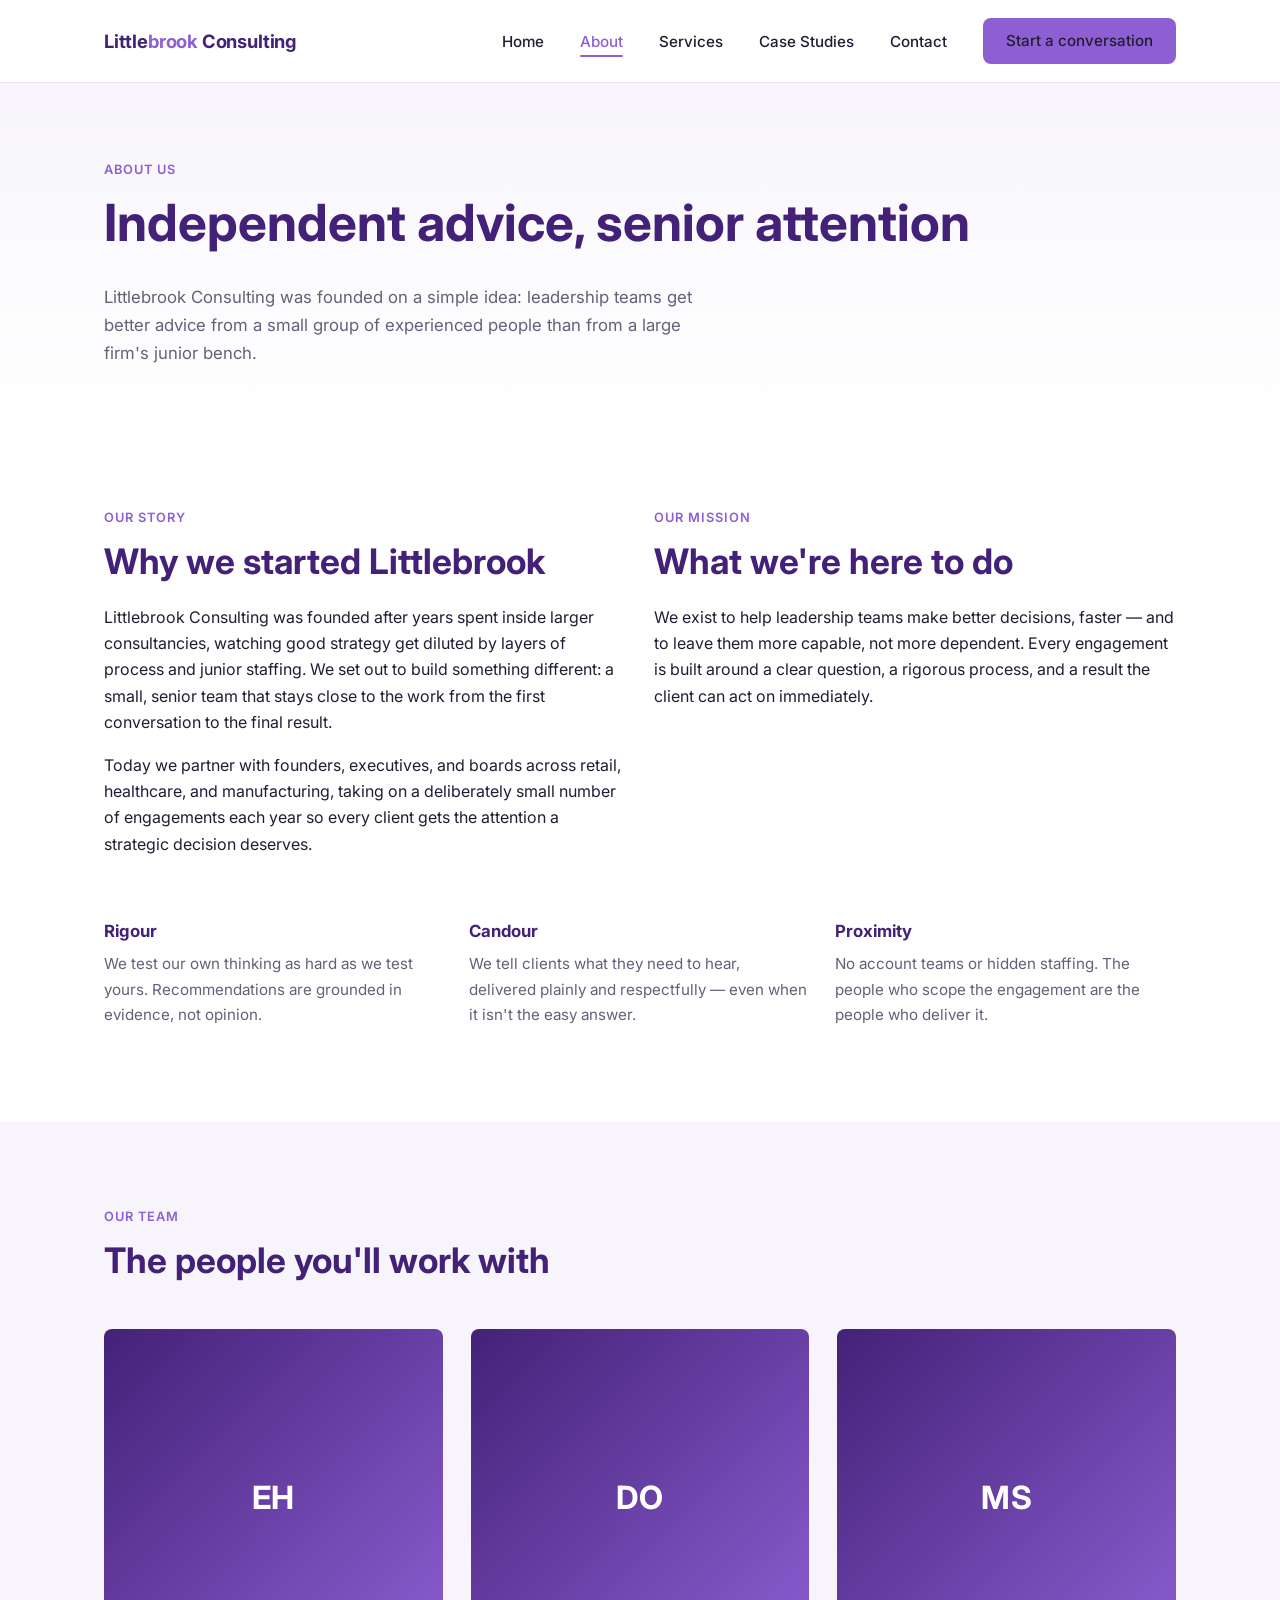
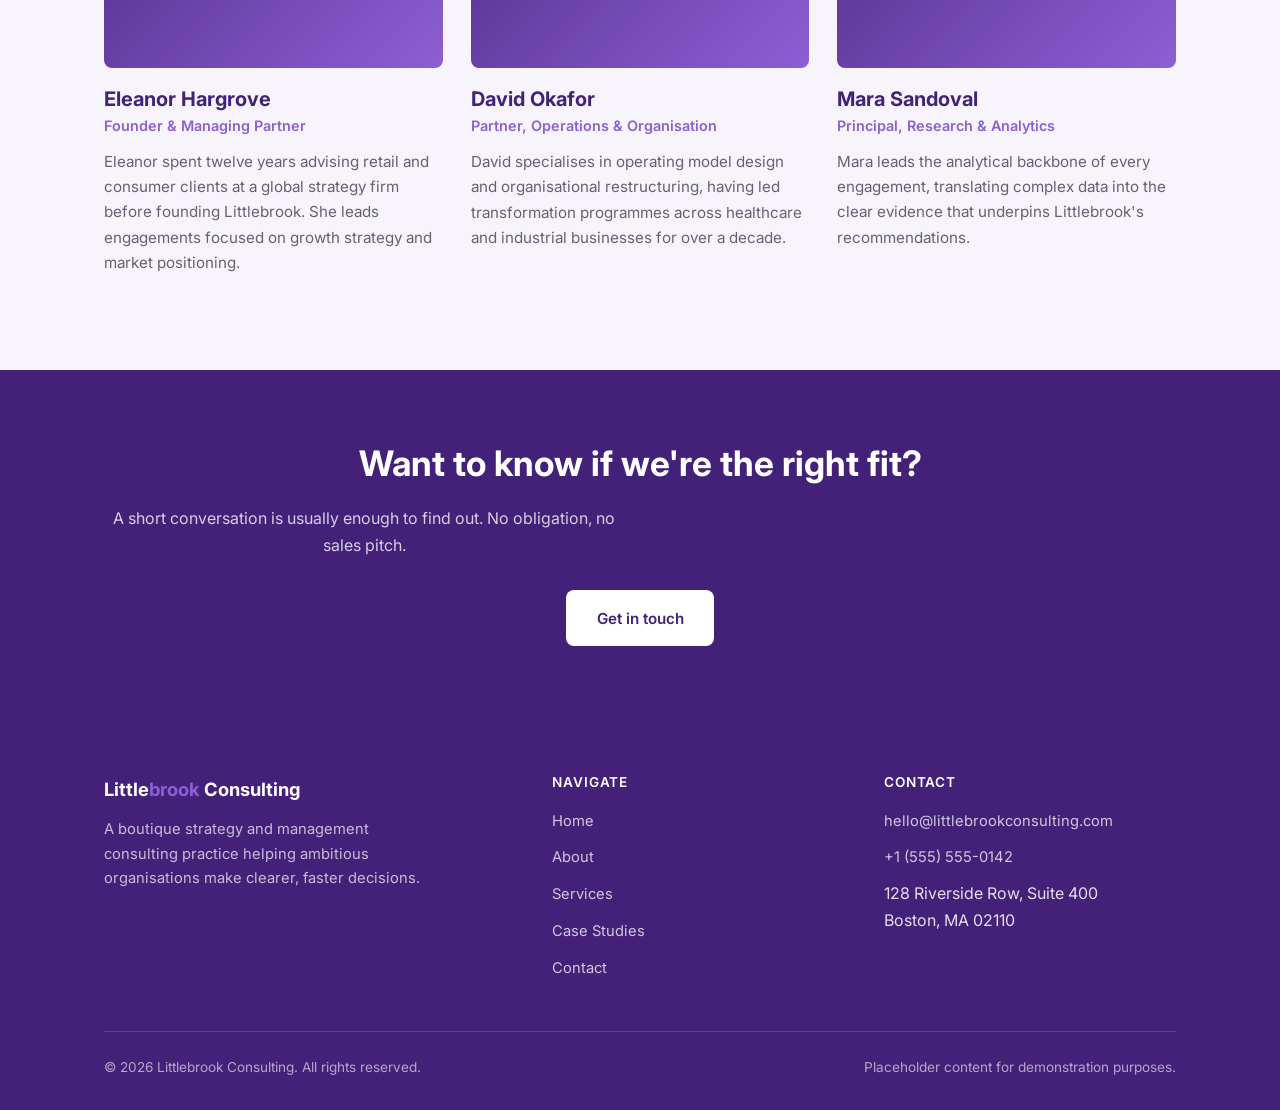
==== about.html @ 3b738a37 "Add files via upload" ====
<!DOCTYPE html>
<html lang="en">
<head>
  <meta charset="UTF-8" />
  <meta name="viewport" content="width=device-width, initial-scale=1.0" />
  <title>About | Littlebrook Consulting</title>
  <meta name="description" content="Learn about Littlebrook Consulting's mission, story, and the team behind our strategy and management consulting engagements." />
  <link rel="preconnect" href="https://fonts.googleapis.com" />
  <link rel="preconnect" href="https://fonts.gstatic.com" crossorigin />
  <link href="https://fonts.googleapis.com/css2?family=Inter:wght@400;500;600;700&display=swap" rel="stylesheet" />
  <link rel="stylesheet" href="css/style.css" />
</head>
<body>

  <header class="site-header">
    <nav class="nav container">
      <a href="index.html" class="nav-logo">Little<span>brook</span> Consulting</a>
      <button class="nav-toggle" aria-label="Toggle navigation menu" aria-expanded="false">
        <span></span><span></span><span></span>
      </button>
      <ul class="nav-links">
        <li><a href="index.html">Home</a></li>
        <li><a href="about.html" aria-current="page">About</a></li>
        <li><a href="services.html">Services</a></li>
        <li><a href="case-studies.html">Case Studies</a></li>
        <li><a href="contact.html">Contact</a></li>
        <li><a href="contact.html" class="btn btn-primary">Start a conversation</a></li>
      </ul>
    </nav>
  </header>

  <main>

    <section class="page-hero">
      <div class="container">
        <span class="eyebrow">About us</span>
        <h1>Independent advice, senior attention</h1>
        <p>Littlebrook Consulting was founded on a simple idea: leadership teams get better advice from a small group of experienced people than from a large firm's junior bench.</p>
      </div>
    </section>

    <section>
      <div class="container">
        <div class="grid grid-2">
          <div>
            <span class="eyebrow">Our story</span>
            <h2>Why we started Littlebrook</h2>
            <p>Littlebrook Consulting was founded after years spent inside larger consultancies, watching good strategy get diluted by layers of process and junior staffing. We set out to build something different: a small, senior team that stays close to the work from the first conversation to the final result.</p>
            <p>Today we partner with founders, executives, and boards across retail, healthcare, and manufacturing, taking on a deliberately small number of engagements each year so every client gets the attention a strategic decision deserves.</p>
          </div>
          <div>
            <span class="eyebrow">Our mission</span>
            <h2>What we're here to do</h2>
            <p>We exist to help leadership teams make better decisions, faster — and to leave them more capable, not more dependent. Every engagement is built around a clear question, a rigorous process, and a result the client can act on immediately.</p>
          </div>
        </div>

        <div class="values-list">
          <div class="value-item">
            <h3>Rigour</h3>
            <p>We test our own thinking as hard as we test yours. Recommendations are grounded in evidence, not opinion.</p>
          </div>
          <div class="value-item">
            <h3>Candour</h3>
            <p>We tell clients what they need to hear, delivered plainly and respectfully — even when it isn't the easy answer.</p>
          </div>
          <div class="value-item">
            <h3>Proximity</h3>
            <p>No account teams or hidden staffing. The people who scope the engagement are the people who deliver it.</p>
          </div>
        </div>
      </div>
    </section>

    <section class="section-alt">
      <div class="container">
        <div class="section-intro">
          <span class="eyebrow">Our team</span>
          <h2>The people you'll work with</h2>
        </div>
        <div class="grid grid-3">
          <div class="team-member">
            <div class="team-photo">EH</div>
            <h3>Eleanor Hargrove</h3>
            <p class="team-title">Founder &amp; Managing Partner</p>
            <p class="team-bio">Eleanor spent twelve years advising retail and consumer clients at a global strategy firm before founding Littlebrook. She leads engagements focused on growth strategy and market positioning.</p>
          </div>
          <div class="team-member">
            <div class="team-photo">DO</div>
            <h3>David Okafor</h3>
            <p class="team-title">Partner, Operations &amp; Organisation</p>
            <p class="team-bio">David specialises in operating model design and organisational restructuring, having led transformation programmes across healthcare and industrial businesses for over a decade.</p>
          </div>
          <div class="team-member">
            <div class="team-photo">MS</div>
            <h3>Mara Sandoval</h3>
            <p class="team-title">Principal, Research &amp; Analytics</p>
            <p class="team-bio">Mara leads the analytical backbone of every engagement, translating complex data into the clear evidence that underpins Littlebrook's recommendations.</p>
          </div>
        </div>
      </div>
    </section>

    <section class="cta-band">
      <div class="container">
        <h2>Want to know if we're the right fit?</h2>
        <p>A short conversation is usually enough to find out. No obligation, no sales pitch.</p>
        <a href="contact.html" class="btn btn-light">Get in touch</a>
      </div>
    </section>

  </main>

  <footer class="site-footer">
    <div class="container">
      <div class="footer-grid">
        <div class="footer-about">
          <a href="index.html" class="footer-logo">Little<span>brook</span> Consulting</a>
          <p>A boutique strategy and management consulting practice helping ambitious organisations make clearer, faster decisions.</p>
        </div>
        <div>
          <h4 class="footer-heading">Navigate</h4>
          <ul class="footer-links">
            <li><a href="index.html">Home</a></li>
            <li><a href="about.html">About</a></li>
            <li><a href="services.html">Services</a></li>
            <li><a href="case-studies.html">Case Studies</a></li>
            <li><a href="contact.html">Contact</a></li>
          </ul>
        </div>
        <div>
          <h4 class="footer-heading">Contact</h4>
          <ul class="footer-links">
            <li><a href="mailto:hello@littlebrookconsulting.com">hello@littlebrookconsulting.com</a></li>
            <li><a href="tel:+15555550142">+1 (555) 555-0142</a></li>
            <li>128 Riverside Row, Suite 400<br />Boston, MA 02110</li>
          </ul>
        </div>
      </div>
      <div class="footer-bottom">
        <span>&copy; <span id="year">2026</span> Littlebrook Consulting. All rights reserved.</span>
        <span>Placeholder content for demonstration purposes.</span>
      </div>
    </div>
  </footer>

  <script src="js/main.js"></script>
  <script>document.getElementById('year').textContent = new Date().getFullYear();</script>
</body>
</html>
---- css/style.css ----
/* ===================================================================
   Littlebrook Consulting — stylesheet
   =================================================================== */

:root {
  /* Colour palette */
  --color-primary: #442178;      /* dark purple — headings, nav, footer */
  --color-primary-dark: #331861; /* pressed / hover state of primary */
  --color-accent: #8D5FD3;       /* light purple — CTAs, links, highlights */
  --color-accent-dark: #7847c2;  /* hover state of accent */
  --color-bg: #ffffff;
  --color-bg-alt: #f7f5fb;       /* soft tinted section background */
  --color-text: #241c33;         /* near-black charcoal with a purple cast */
  --color-text-muted: #665f77;
  --color-border: #e6e1f0;
  --color-white: #ffffff;

  /* Typography */
  --font-sans: 'Inter', 'Helvetica Neue', Helvetica, Arial, sans-serif;
  --fs-base: 1rem;
  --lh-base: 1.65;

  /* Layout */
  --max-width: 1120px;
  --radius: 8px;
  --transition: 180ms ease;
  --shadow-sm: 0 1px 3px rgba(68, 33, 120, 0.08);
  --shadow-md: 0 8px 24px rgba(68, 33, 120, 0.12);
}

/* ---------- Reset ---------- */
*,
*::before,
*::after {
  box-sizing: border-box;
}

html {
  scroll-behavior: smooth;
}

body {
  margin: 0;
  font-family: var(--font-sans);
  font-size: var(--fs-base);
  line-height: var(--lh-base);
  color: var(--color-text);
  background: var(--color-bg);
  -webkit-font-smoothing: antialiased;
}

img {
  max-width: 100%;
  display: block;
}

a {
  color: inherit;
  text-decoration: none;
}

ul {
  list-style: none;
  margin: 0;
  padding: 0;
}

h1, h2, h3, h4 {
  font-weight: 700;
  line-height: 1.2;
  margin: 0 0 0.6em;
  color: var(--color-primary);
}

h1 { font-size: clamp(2.1rem, 4vw, 3.2rem); }
h2 { font-size: clamp(1.6rem, 3vw, 2.2rem); }
h3 { font-size: 1.25rem; }

p {
  margin: 0 0 1em;
}

.container {
  width: 100%;
  max-width: var(--max-width);
  margin-inline: auto;
  padding-inline: 1.5rem;
}

section {
  padding-block: 5rem;
}

.section-alt {
  background: var(--color-bg-alt);
}

.section-intro {
  max-width: 640px;
  margin-bottom: 3rem;
}

.section-intro p {
  color: var(--color-text-muted);
  font-size: 1.05rem;
}

.eyebrow {
  display: inline-block;
  font-size: 0.8rem;
  font-weight: 600;
  letter-spacing: 0.08em;
  text-transform: uppercase;
  color: var(--color-accent);
  margin-bottom: 0.75rem;
}

/* ---------- Buttons ---------- */
.btn {
  display: inline-block;
  padding: 0.85rem 1.8rem;
  border-radius: var(--radius);
  font-weight: 600;
  font-size: 0.95rem;
  border: 2px solid transparent;
  cursor: pointer;
  transition: background var(--transition), color var(--transition), border-color var(--transition), transform var(--transition);
}

.btn-primary {
  background: var(--color-accent);
  color: var(--color-white);
}

.btn-primary:hover {
  background: var(--color-accent-dark);
  transform: translateY(-1px);
}

.btn-outline {
  background: transparent;
  color: var(--color-primary);
  border-color: var(--color-primary);
}

.btn-outline:hover {
  background: var(--color-primary);
  color: var(--color-white);
}

.btn-light {
  background: var(--color-white);
  color: var(--color-primary);
}

.btn-light:hover {
  background: var(--color-bg-alt);
  transform: translateY(-1px);
}

/* ---------- Header / Nav ---------- */
.site-header {
  position: sticky;
  top: 0;
  z-index: 100;
  background: rgba(255, 255, 255, 0.92);
  backdrop-filter: saturate(150%) blur(6px);
  border-bottom: 1px solid var(--color-border);
}

.nav {
  display: flex;
  align-items: center;
  justify-content: space-between;
  padding-block: 1.1rem;
}

.nav-logo {
  font-weight: 700;
  font-size: 1.15rem;
  color: var(--color-primary);
  letter-spacing: -0.01em;
}

.nav-logo span {
  color: var(--color-accent);
}

.nav-toggle {
  display: none;
  flex-direction: column;
  justify-content: space-between;
  width: 26px;
  height: 19px;
  background: transparent;
  border: none;
  cursor: pointer;
  padding: 0;
  z-index: 110;
}

.nav-toggle span {
  display: block;
  height: 2px;
  width: 100%;
  background: var(--color-primary);
  border-radius: 2px;
  transition: transform var(--transition), opacity var(--transition);
}

.nav-links {
  display: flex;
  align-items: center;
  gap: 2.25rem;
}

.nav-links a {
  font-size: 0.95rem;
  font-weight: 500;
  color: var(--color-text);
  position: relative;
  padding-block: 0.25rem;
  transition: color var(--transition);
}

.nav-links a:hover,
.nav-links a[aria-current="page"] {
  color: var(--color-accent);
}

.nav-links a[aria-current="page"]::after {
  content: "";
  position: absolute;
  left: 0;
  right: 0;
  bottom: -2px;
  height: 2px;
  background: var(--color-accent);
  border-radius: 2px;
}

.nav-links .btn {
  padding: 0.55rem 1.3rem;
}

/* ---------- Hero ---------- */
.hero {
  padding-block: 6rem 5rem;
  background: linear-gradient(180deg, var(--color-bg-alt) 0%, var(--color-bg) 100%);
}

.hero-inner {
  max-width: 720px;
}

.hero .eyebrow {
  margin-bottom: 1rem;
}

.hero h1 {
  margin-bottom: 0.9rem;
}

.hero-tagline {
  font-size: 1.15rem;
  color: var(--color-text-muted);
  max-width: 560px;
  margin-bottom: 2.2rem;
}

.hero-actions {
  display: flex;
  gap: 1rem;
  flex-wrap: wrap;
}

.page-hero {
  padding-block: 4.5rem 3.5rem;
  background: linear-gradient(180deg, var(--color-bg-alt) 0%, var(--color-bg) 100%);
}

.page-hero .eyebrow {
  margin-bottom: 0.75rem;
}

.page-hero p {
  color: var(--color-text-muted);
  max-width: 620px;
  font-size: 1.05rem;
  margin-bottom: 0;
}

/* ---------- Intro / About snippet ---------- */
.intro-text {
  max-width: 780px;
  font-size: 1.1rem;
  color: var(--color-text-muted);
}

/* ---------- Card grids ---------- */
.grid {
  display: grid;
  gap: 1.75rem;
}

.grid-3 {
  grid-template-columns: repeat(3, 1fr);
}

.grid-2 {
  grid-template-columns: repeat(2, 1fr);
}

.card {
  background: var(--color-white);
  border: 1px solid var(--color-border);
  border-radius: var(--radius);
  padding: 2rem;
  transition: box-shadow var(--transition), transform var(--transition), border-color var(--transition);
}

.card:hover {
  box-shadow: var(--shadow-md);
  transform: translateY(-3px);
  border-color: var(--color-accent);
}

.card-number {
  display: inline-flex;
  align-items: center;
  justify-content: center;
  width: 2.5rem;
  height: 2.5rem;
  border-radius: 50%;
  background: var(--color-bg-alt);
  color: var(--color-accent);
  font-weight: 700;
  margin-bottom: 1.1rem;
}

.card h3 {
  margin-bottom: 0.6em;
}

.card p {
  color: var(--color-text-muted);
  margin-bottom: 1.2em;
}

.card-link {
  font-weight: 600;
  color: var(--color-accent);
  font-size: 0.92rem;
  display: inline-flex;
  align-items: center;
  gap: 0.35rem;
  transition: gap var(--transition), color var(--transition);
}

.card-link:hover {
  gap: 0.6rem;
  color: var(--color-accent-dark);
}

.card-subheading {
  font-size: 0.85rem;
  text-transform: uppercase;
  letter-spacing: 0.06em;
  color: var(--color-accent);
  margin-bottom: 0.6em;
}

.service-delivers {
  margin: 0 0 1.3em;
  padding-left: 0;
  border-top: 1px solid var(--color-border);
  padding-top: 1rem;
}

.service-delivers li {
  position: relative;
  padding-left: 1.4rem;
  margin-bottom: 0.5rem;
  color: var(--color-text-muted);
  font-size: 0.95rem;
}

.service-delivers li::before {
  content: "";
  position: absolute;
  left: 0;
  top: 0.5em;
  width: 8px;
  height: 8px;
  background: var(--color-accent);
  border-radius: 50%;
}

/* ---------- Case study cards ---------- */
.case-card {
  background: var(--color-white);
  border: 1px solid var(--color-border);
  border-radius: var(--radius);
  padding: 2.25rem;
  margin-bottom: 1.75rem;
  scroll-margin-top: 6rem;
}

.case-tag {
  display: inline-block;
  background: var(--color-bg-alt);
  color: var(--color-primary);
  font-size: 0.8rem;
  font-weight: 600;
  padding: 0.35rem 0.8rem;
  border-radius: 999px;
  margin-bottom: 1rem;
}

.case-grid {
  display: grid;
  grid-template-columns: repeat(3, 1fr);
  gap: 1.75rem;
  margin-top: 1.5rem;
}

.case-block h4 {
  font-size: 0.85rem;
  text-transform: uppercase;
  letter-spacing: 0.06em;
  color: var(--color-accent);
  margin-bottom: 0.5em;
}

.case-block p {
  color: var(--color-text-muted);
  font-size: 0.97rem;
  margin-bottom: 0;
}

.case-result {
  border-left: 3px solid var(--color-accent);
  padding-left: 1rem;
}

/* Home snapshot variant (compact) */
.case-snapshot {
  background: var(--color-white);
  border: 1px solid var(--color-border);
  border-radius: var(--radius);
  padding: 1.9rem;
  transition: box-shadow var(--transition), transform var(--transition);
}

.case-snapshot:hover {
  box-shadow: var(--shadow-md);
  transform: translateY(-3px);
}

/* ---------- Team ---------- */
.team-photo {
  width: 100%;
  aspect-ratio: 1 / 1;
  border-radius: var(--radius);
  background: linear-gradient(135deg, var(--color-primary) 0%, var(--color-accent) 100%);
  display: flex;
  align-items: center;
  justify-content: center;
  color: var(--color-white);
  font-size: 2rem;
  font-weight: 700;
  margin-bottom: 1.2rem;
  letter-spacing: 0.02em;
}

.team-member h3 {
  margin-bottom: 0.15em;
}

.team-title {
  color: var(--color-accent);
  font-weight: 600;
  font-size: 0.9rem;
  margin-bottom: 0.8em;
}

.team-bio {
  color: var(--color-text-muted);
  font-size: 0.95rem;
}

/* ---------- Mission / values ---------- */
.values-list {
  display: grid;
  grid-template-columns: repeat(3, 1fr);
  gap: 1.5rem;
  margin-top: 3rem;
}

.value-item h3 {
  font-size: 1.05rem;
}

.value-item p {
  color: var(--color-text-muted);
  font-size: 0.95rem;
}

/* ---------- Contact ---------- */
.contact-grid {
  display: grid;
  grid-template-columns: 1.3fr 1fr;
  gap: 3rem;
  align-items: start;
}

.contact-form {
  display: grid;
  gap: 1.3rem;
}

.form-group {
  display: grid;
  gap: 0.45rem;
}

.form-group label {
  font-weight: 600;
  font-size: 0.9rem;
  color: var(--color-primary);
}

.form-group input,
.form-group textarea {
  font-family: inherit;
  font-size: 1rem;
  padding: 0.85rem 1rem;
  border: 1px solid var(--color-border);
  border-radius: var(--radius);
  background: var(--color-bg-alt);
  color: var(--color-text);
  transition: border-color var(--transition), background var(--transition);
}

.form-group input:focus,
.form-group textarea:focus {
  outline: none;
  border-color: var(--color-accent);
  background: var(--color-white);
}

.form-group textarea {
  resize: vertical;
  min-height: 140px;
}

.field-error {
  font-size: 0.82rem;
  color: #b3261e;
  min-height: 1em;
}

.form-group.has-error input,
.form-group.has-error textarea {
  border-color: #b3261e;
}

.form-status {
  padding: 0.9rem 1.1rem;
  border-radius: var(--radius);
  font-size: 0.92rem;
  font-weight: 500;
  display: none;
}

.form-status.visible {
  display: block;
}

.form-status.success {
  background: #e9f7ef;
  color: #1e7a44;
}

.contact-info {
  background: var(--color-bg-alt);
  border-radius: var(--radius);
  padding: 2rem;
}

.contact-info h3 {
  margin-bottom: 1rem;
}

.contact-info-item {
  margin-bottom: 1.4rem;
}

.contact-info-item h4 {
  font-size: 0.8rem;
  text-transform: uppercase;
  letter-spacing: 0.06em;
  color: var(--color-accent);
  margin-bottom: 0.35em;
}

.contact-info-item p {
  margin-bottom: 0;
  color: var(--color-text);
}

.map-placeholder {
  margin-top: 1.5rem;
  border-radius: var(--radius);
  background: repeating-linear-gradient(
    45deg,
    var(--color-border),
    var(--color-border) 10px,
    var(--color-bg) 10px,
    var(--color-bg) 20px
  );
  height: 160px;
  display: flex;
  align-items: center;
  justify-content: center;
  color: var(--color-text-muted);
  font-size: 0.85rem;
  text-align: center;
  border: 1px solid var(--color-border);
}

/* ---------- CTA band ---------- */
.cta-band {
  background: var(--color-primary);
  color: var(--color-white);
  text-align: center;
  padding-block: 4.5rem;
}

.cta-band h2 {
  color: var(--color-white);
}

.cta-band p {
  color: rgba(255, 255, 255, 0.78);
  max-width: 520px;
  margin-inline: auto 1.6em auto;
  margin-bottom: 2rem;
}

/* ---------- Footer ---------- */
.site-footer {
  background: var(--color-primary);
  color: rgba(255, 255, 255, 0.85);
  padding-block: 3.5rem 2rem;
}

.footer-grid {
  display: grid;
  grid-template-columns: 1.4fr 1fr 1fr;
  gap: 2.5rem;
  padding-bottom: 2.5rem;
  border-bottom: 1px solid rgba(255, 255, 255, 0.15);
}

.footer-logo {
  color: var(--color-white);
  font-weight: 700;
  font-size: 1.15rem;
  margin-bottom: 0.8rem;
  display: inline-block;
}

.footer-logo span {
  color: var(--color-accent);
}

.footer-about p {
  color: rgba(255, 255, 255, 0.7);
  font-size: 0.92rem;
  max-width: 320px;
}

.footer-heading {
  color: var(--color-white);
  font-size: 0.85rem;
  text-transform: uppercase;
  letter-spacing: 0.06em;
  margin-bottom: 1rem;
  font-weight: 600;
}

.footer-links li {
  margin-bottom: 0.65rem;
}

.footer-links a {
  color: rgba(255, 255, 255, 0.75);
  font-size: 0.92rem;
  transition: color var(--transition);
}

.footer-links a:hover {
  color: var(--color-white);
}

.footer-bottom {
  padding-top: 1.5rem;
  display: flex;
  justify-content: space-between;
  flex-wrap: wrap;
  gap: 0.75rem;
  font-size: 0.85rem;
  color: rgba(255, 255, 255, 0.6);
}

/* ---------- Responsive ---------- */
@media (max-width: 900px) {
  .grid-3 {
    grid-template-columns: repeat(2, 1fr);
  }

  .case-grid {
    grid-template-columns: 1fr;
    gap: 1.1rem;
  }

  .values-list {
    grid-template-columns: 1fr;
  }

  .contact-grid {
    grid-template-columns: 1fr;
  }

  .footer-grid {
    grid-template-columns: 1fr 1fr;
  }
}

@media (max-width: 680px) {
  section {
    padding-block: 3.5rem;
  }

  .nav-toggle {
    display: flex;
  }

  .nav-links {
    position: fixed;
    inset: 0 0 0 30%;
    flex-direction: column;
    align-items: flex-start;
    justify-content: flex-start;
    gap: 1.75rem;
    background: var(--color-white);
    padding: 6rem 2rem 2rem;
    transform: translateX(100%);
    transition: transform var(--transition);
    box-shadow: var(--shadow-md);
  }

  .nav-links.open {
    transform: translateX(0);
  }

  .nav-links a {
    font-size: 1.1rem;
  }

  .grid-3,
  .grid-2 {
    grid-template-columns: 1fr;
  }

  .footer-grid {
    grid-template-columns: 1fr;
  }

  .hero-actions {
    flex-direction: column;
    align-items: stretch;
  }

  .hero-actions .btn {
    text-align: center;
  }
}
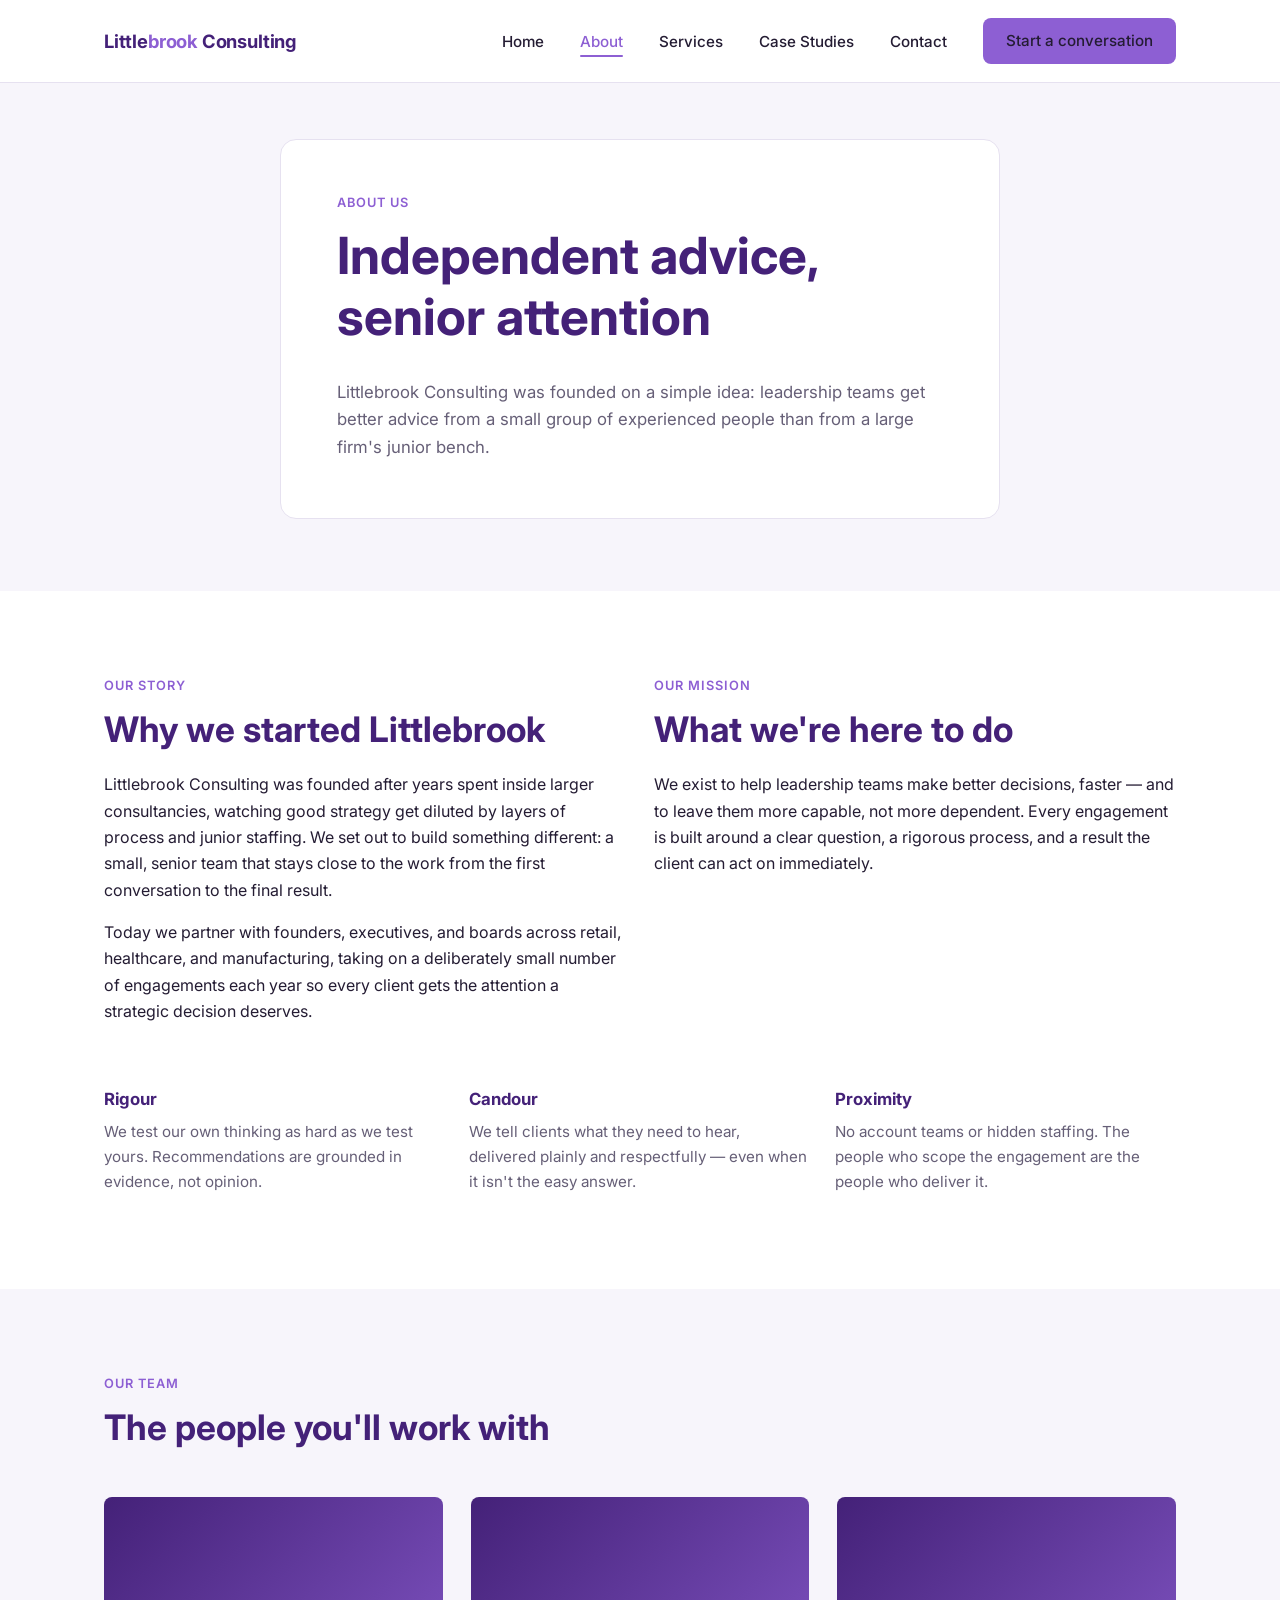
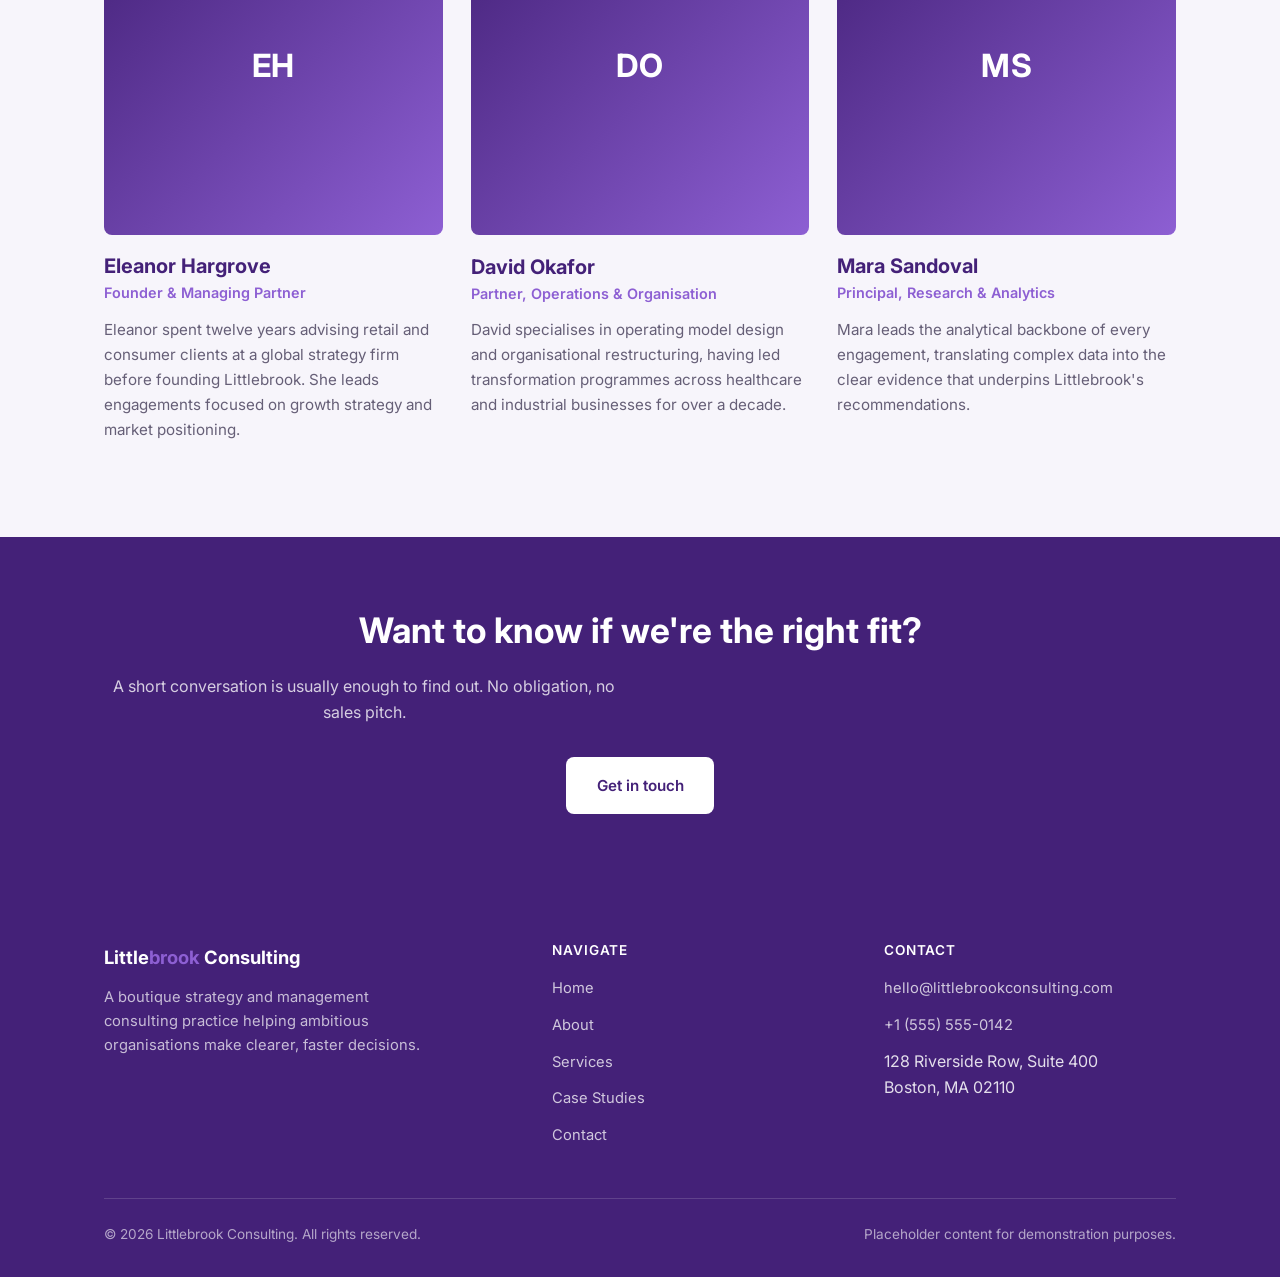
==== commit 155af67e: "Add files via upload" ====
--- a/about.html
+++ b/about.html
@@ -8,7 +8,7 @@
   <link rel="preconnect" href="https://fonts.googleapis.com" />
   <link rel="preconnect" href="https://fonts.gstatic.com" crossorigin />
   <link href="https://fonts.googleapis.com/css2?family=Inter:wght@400;500;600;700&display=swap" rel="stylesheet" />
-  <link rel="stylesheet" href="css/style.css" />
+  <link rel="stylesheet" href="style.css" />
 </head>
 <body>
 
@@ -33,9 +33,11 @@
 
     <section class="page-hero">
       <div class="container">
-        <span class="eyebrow">About us</span>
-        <h1>Independent advice, senior attention</h1>
-        <p>Littlebrook Consulting was founded on a simple idea: leadership teams get better advice from a small group of experienced people than from a large firm's junior bench.</p>
+        <div class="hero-card">
+          <span class="eyebrow">About us</span>
+          <h1>Independent advice, senior attention</h1>
+          <p>Littlebrook Consulting was founded on a simple idea: leadership teams get better advice from a small group of experienced people than from a large firm's junior bench.</p>
+        </div>
       </div>
     </section>
 
@@ -144,7 +146,7 @@
     </div>
   </footer>
 
-  <script src="js/main.js"></script>
+  <script src="main.js"></script>
   <script>document.getElementById('year').textContent = new Date().getFullYear();</script>
 </body>
 </html>
--- a/style.css
+++ b/style.css
@@ -0,0 +1,805 @@
+/* ===================================================================
+   Littlebrook Consulting — stylesheet
+   =================================================================== */
+
+:root {
+  /* Colour palette */
+  --color-primary: #442178;      /* dark purple — headings, nav, footer */
+  --color-primary-dark: #331861; /* pressed / hover state of primary */
+  --color-accent: #8D5FD3;       /* light purple — CTAs, links, highlights */
+  --color-accent-dark: #7847c2;  /* hover state of accent */
+  --color-bg: #ffffff;
+  --color-bg-alt: #f7f5fb;       /* soft tinted section background */
+  --color-text: #241c33;         /* near-black charcoal with a purple cast */
+  --color-text-muted: #665f77;
+  --color-border: #e6e1f0;
+  --color-white: #ffffff;
+
+  /* Typography */
+  --font-sans: 'Inter', 'Helvetica Neue', Helvetica, Arial, sans-serif;
+  --fs-base: 1rem;
+  --lh-base: 1.65;
+
+  /* Layout */
+  --max-width: 1120px;
+  --radius: 8px;
+  --transition: 180ms ease;
+  --shadow-sm: 0 1px 3px rgba(68, 33, 120, 0.08);
+  --shadow-md: 0 8px 24px rgba(68, 33, 120, 0.12);
+}
+
+/* ---------- Reset ---------- */
+*,
+*::before,
+*::after {
+  box-sizing: border-box;
+}
+
+html {
+  scroll-behavior: smooth;
+}
+
+body {
+  margin: 0;
+  font-family: var(--font-sans);
+  font-size: var(--fs-base);
+  line-height: var(--lh-base);
+  color: var(--color-text);
+  background: var(--color-bg);
+  -webkit-font-smoothing: antialiased;
+}
+
+img {
+  max-width: 100%;
+  display: block;
+}
+
+a {
+  color: inherit;
+  text-decoration: none;
+}
+
+ul {
+  list-style: none;
+  margin: 0;
+  padding: 0;
+}
+
+h1, h2, h3, h4 {
+  font-weight: 700;
+  line-height: 1.2;
+  margin: 0 0 0.6em;
+  color: var(--color-primary);
+}
+
+h1 { font-size: clamp(2.1rem, 4vw, 3.2rem); }
+h2 { font-size: clamp(1.6rem, 3vw, 2.2rem); }
+h3 { font-size: 1.25rem; }
+
+p {
+  margin: 0 0 1em;
+}
+
+.container {
+  width: 100%;
+  max-width: var(--max-width);
+  margin-inline: auto;
+  padding-inline: 1.5rem;
+}
+
+section {
+  padding-block: 5rem;
+}
+
+.section-alt {
+  background: var(--color-bg-alt);
+}
+
+.section-intro {
+  max-width: 640px;
+  margin-bottom: 3rem;
+}
+
+.section-intro p {
+  color: var(--color-text-muted);
+  font-size: 1.05rem;
+}
+
+.eyebrow {
+  display: inline-block;
+  font-size: 0.8rem;
+  font-weight: 600;
+  letter-spacing: 0.08em;
+  text-transform: uppercase;
+  color: var(--color-accent);
+  margin-bottom: 0.75rem;
+}
+
+/* ---------- Buttons ---------- */
+.btn {
+  display: inline-block;
+  padding: 0.85rem 1.8rem;
+  border-radius: var(--radius);
+  font-weight: 600;
+  font-size: 0.95rem;
+  border: 2px solid transparent;
+  cursor: pointer;
+  transition: background var(--transition), color var(--transition), border-color var(--transition), transform var(--transition);
+}
+
+.btn-primary {
+  background: var(--color-accent);
+  color: var(--color-white);
+}
+
+.btn-primary:hover {
+  background: var(--color-accent-dark);
+  transform: translateY(-1px);
+}
+
+.btn-outline {
+  background: transparent;
+  color: var(--color-primary);
+  border-color: var(--color-primary);
+}
+
+.btn-outline:hover {
+  background: var(--color-primary);
+  color: var(--color-white);
+}
+
+.btn-light {
+  background: var(--color-white);
+  color: var(--color-primary);
+}
+
+.btn-light:hover {
+  background: var(--color-bg-alt);
+  transform: translateY(-1px);
+}
+
+/* ---------- Header / Nav ---------- */
+.site-header {
+  position: sticky;
+  top: 0;
+  z-index: 100;
+  background: rgba(255, 255, 255, 0.92);
+  backdrop-filter: saturate(150%) blur(6px);
+  border-bottom: 1px solid var(--color-border);
+}
+
+.nav {
+  display: flex;
+  align-items: center;
+  justify-content: space-between;
+  padding-block: 1.1rem;
+}
+
+.nav-logo {
+  font-weight: 700;
+  font-size: 1.15rem;
+  color: var(--color-primary);
+  letter-spacing: -0.01em;
+}
+
+.nav-logo span {
+  color: var(--color-accent);
+}
+
+.nav-toggle {
+  display: none;
+  flex-direction: column;
+  justify-content: space-between;
+  width: 26px;
+  height: 19px;
+  background: transparent;
+  border: none;
+  cursor: pointer;
+  padding: 0;
+  z-index: 110;
+}
+
+.nav-toggle span {
+  display: block;
+  height: 2px;
+  width: 100%;
+  background: var(--color-primary);
+  border-radius: 2px;
+  transition: transform var(--transition), opacity var(--transition);
+}
+
+.nav-links {
+  display: flex;
+  align-items: center;
+  gap: 2.25rem;
+}
+
+.nav-links a {
+  font-size: 0.95rem;
+  font-weight: 500;
+  color: var(--color-text);
+  position: relative;
+  padding-block: 0.25rem;
+  transition: color var(--transition);
+}
+
+.nav-links a:hover,
+.nav-links a[aria-current="page"] {
+  color: var(--color-accent);
+}
+
+.nav-links a[aria-current="page"]::after {
+  content: "";
+  position: absolute;
+  left: 0;
+  right: 0;
+  bottom: -2px;
+  height: 2px;
+  background: var(--color-accent);
+  border-radius: 2px;
+}
+
+.nav-links .btn {
+  padding: 0.55rem 1.3rem;
+}
+
+/* ---------- Hero ---------- */
+.hero {
+  padding-block: 3.5rem 4.5rem;
+  background: var(--color-bg-alt);
+}
+
+.hero-card {
+  max-width: 720px;
+  margin-inline: auto;
+  background: var(--color-white);
+  border: 1px solid var(--color-border);
+  border-radius: 16px;
+  padding: 3rem 3.5rem 3.5rem;
+}
+
+.hero .eyebrow {
+  margin-bottom: 1rem;
+}
+
+.hero h1 {
+  margin-bottom: 0.9rem;
+}
+
+.hero-tagline {
+  font-size: 1.15rem;
+  color: var(--color-text-muted);
+  max-width: 700px;
+  margin-bottom: 2.2rem;
+}
+
+.hero-actions {
+  display: flex;
+  gap: 1rem;
+  flex-wrap: wrap;
+}
+
+.hero-card .intro-text {
+  margin-top: 2.5rem;
+  margin-bottom: 0;
+  max-width: none;
+  font-size: 1rem;
+}
+
+.page-hero {
+  padding-block: 3.5rem 4.5rem;
+  background: var(--color-bg-alt);
+}
+
+.page-hero .eyebrow {
+  margin-bottom: 0.75rem;
+}
+
+.page-hero p {
+  color: var(--color-text-muted);
+  max-width: 620px;
+  font-size: 1.05rem;
+  margin-bottom: 0;
+}
+
+/* ---------- Intro / About snippet ---------- */
+.intro-text {
+  max-width: 780px;
+  font-size: 1.1rem;
+  color: var(--color-text-muted);
+}
+
+/* ---------- Card grids ---------- */
+.grid {
+  display: grid;
+  gap: 1.75rem;
+}
+
+.grid-3 {
+  grid-template-columns: repeat(3, 1fr);
+}
+
+.grid-2 {
+  grid-template-columns: repeat(2, 1fr);
+}
+
+.card {
+  background: var(--color-white);
+  border: 1px solid var(--color-border);
+  border-radius: var(--radius);
+  padding: 2rem;
+  transition: box-shadow var(--transition), transform var(--transition), border-color var(--transition);
+}
+
+.card:hover {
+  box-shadow: var(--shadow-md);
+  transform: translateY(-3px);
+  border-color: var(--color-accent);
+}
+
+.card-number {
+  display: inline-flex;
+  align-items: center;
+  justify-content: center;
+  width: 2.5rem;
+  height: 2.5rem;
+  border-radius: 50%;
+  background: var(--color-bg-alt);
+  color: var(--color-accent);
+  font-weight: 700;
+  margin-bottom: 1.1rem;
+}
+
+.card h3 {
+  margin-bottom: 0.6em;
+}
+
+.card p {
+  color: var(--color-text-muted);
+  margin-bottom: 1.2em;
+}
+
+.card-link {
+  font-weight: 600;
+  color: var(--color-accent);
+  font-size: 0.92rem;
+  display: inline-flex;
+  align-items: center;
+  gap: 0.35rem;
+  transition: gap var(--transition), color var(--transition);
+}
+
+.card-link:hover {
+  gap: 0.6rem;
+  color: var(--color-accent-dark);
+}
+
+.card-subheading {
+  font-size: 0.85rem;
+  text-transform: uppercase;
+  letter-spacing: 0.06em;
+  color: var(--color-accent);
+  margin-bottom: 0.6em;
+}
+
+.service-delivers {
+  margin: 0 0 1.3em;
+  padding-left: 0;
+  border-top: 1px solid var(--color-border);
+  padding-top: 1rem;
+}
+
+.service-delivers li {
+  position: relative;
+  padding-left: 1.4rem;
+  margin-bottom: 0.5rem;
+  color: var(--color-text-muted);
+  font-size: 0.95rem;
+}
+
+.service-delivers li::before {
+  content: "";
+  position: absolute;
+  left: 0;
+  top: 0.5em;
+  width: 8px;
+  height: 8px;
+  background: var(--color-accent);
+  border-radius: 50%;
+}
+
+/* ---------- Case study cards ---------- */
+.case-card {
+  background: var(--color-white);
+  border: 1px solid var(--color-border);
+  border-radius: var(--radius);
+  padding: 2.25rem;
+  margin-bottom: 1.75rem;
+  scroll-margin-top: 6rem;
+}
+
+.case-tag {
+  display: inline-block;
+  background: var(--color-bg-alt);
+  color: var(--color-primary);
+  font-size: 0.8rem;
+  font-weight: 600;
+  padding: 0.35rem 0.8rem;
+  border-radius: 999px;
+  margin-bottom: 1rem;
+}
+
+.case-grid {
+  display: grid;
+  grid-template-columns: repeat(3, 1fr);
+  gap: 1.75rem;
+  margin-top: 1.5rem;
+}
+
+.case-block h4 {
+  font-size: 0.85rem;
+  text-transform: uppercase;
+  letter-spacing: 0.06em;
+  color: var(--color-accent);
+  margin-bottom: 0.5em;
+}
+
+.case-block p {
+  color: var(--color-text-muted);
+  font-size: 0.97rem;
+  margin-bottom: 0;
+}
+
+.case-result {
+  border-left: 3px solid var(--color-accent);
+  padding-left: 1rem;
+}
+
+/* Home snapshot variant (compact) */
+.case-snapshot {
+  background: var(--color-white);
+  border: 1px solid var(--color-border);
+  border-radius: var(--radius);
+  padding: 1.9rem;
+  transition: box-shadow var(--transition), transform var(--transition);
+}
+
+.case-snapshot:hover {
+  box-shadow: var(--shadow-md);
+  transform: translateY(-3px);
+}
+
+/* ---------- Team ---------- */
+.team-photo {
+  width: 100%;
+  aspect-ratio: 1 / 1;
+  border-radius: var(--radius);
+  background: linear-gradient(135deg, var(--color-primary) 0%, var(--color-accent) 100%);
+  display: flex;
+  align-items: center;
+  justify-content: center;
+  color: var(--color-white);
+  font-size: 2rem;
+  font-weight: 700;
+  margin-bottom: 1.2rem;
+  letter-spacing: 0.02em;
+}
+
+.team-member h3 {
+  margin-bottom: 0.15em;
+}
+
+.team-title {
+  color: var(--color-accent);
+  font-weight: 600;
+  font-size: 0.9rem;
+  margin-bottom: 0.8em;
+}
+
+.team-bio {
+  color: var(--color-text-muted);
+  font-size: 0.95rem;
+}
+
+/* ---------- Mission / values ---------- */
+.values-list {
+  display: grid;
+  grid-template-columns: repeat(3, 1fr);
+  gap: 1.5rem;
+  margin-top: 3rem;
+}
+
+.value-item h3 {
+  font-size: 1.05rem;
+}
+
+.value-item p {
+  color: var(--color-text-muted);
+  font-size: 0.95rem;
+}
+
+/* ---------- Contact ---------- */
+.contact-grid {
+  display: grid;
+  grid-template-columns: 1.3fr 1fr;
+  gap: 3rem;
+  align-items: start;
+}
+
+.contact-form {
+  display: grid;
+  gap: 1.3rem;
+}
+
+.form-group {
+  display: grid;
+  gap: 0.45rem;
+}
+
+.form-group label {
+  font-weight: 600;
+  font-size: 0.9rem;
+  color: var(--color-primary);
+}
+
+.form-group input,
+.form-group textarea {
+  font-family: inherit;
+  font-size: 1rem;
+  padding: 0.85rem 1rem;
+  border: 1px solid var(--color-border);
+  border-radius: var(--radius);
+  background: var(--color-bg-alt);
+  color: var(--color-text);
+  transition: border-color var(--transition), background var(--transition);
+}
+
+.form-group input:focus,
+.form-group textarea:focus {
+  outline: none;
+  border-color: var(--color-accent);
+  background: var(--color-white);
+}
+
+.form-group textarea {
+  resize: vertical;
+  min-height: 140px;
+}
+
+.field-error {
+  font-size: 0.82rem;
+  color: #b3261e;
+  min-height: 1em;
+}
+
+.form-group.has-error input,
+.form-group.has-error textarea {
+  border-color: #b3261e;
+}
+
+.form-status {
+  padding: 0.9rem 1.1rem;
+  border-radius: var(--radius);
+  font-size: 0.92rem;
+  font-weight: 500;
+  display: none;
+}
+
+.form-status.visible {
+  display: block;
+}
+
+.form-status.success {
+  background: #e9f7ef;
+  color: #1e7a44;
+}
+
+.contact-info {
+  background: var(--color-bg-alt);
+  border-radius: var(--radius);
+  padding: 2rem;
+}
+
+.contact-info h3 {
+  margin-bottom: 1rem;
+}
+
+.contact-info-item {
+  margin-bottom: 1.4rem;
+}
+
+.contact-info-item h4 {
+  font-size: 0.8rem;
+  text-transform: uppercase;
+  letter-spacing: 0.06em;
+  color: var(--color-accent);
+  margin-bottom: 0.35em;
+}
+
+.contact-info-item p {
+  margin-bottom: 0;
+  color: var(--color-text);
+}
+
+.map-placeholder {
+  margin-top: 1.5rem;
+  border-radius: var(--radius);
+  background: repeating-linear-gradient(
+    45deg,
+    var(--color-border),
+    var(--color-border) 10px,
+    var(--color-bg) 10px,
+    var(--color-bg) 20px
+  );
+  height: 160px;
+  display: flex;
+  align-items: center;
+  justify-content: center;
+  color: var(--color-text-muted);
+  font-size: 0.85rem;
+  text-align: center;
+  border: 1px solid var(--color-border);
+}
+
+/* ---------- CTA band ---------- */
+.cta-band {
+  background: var(--color-primary);
+  color: var(--color-white);
+  text-align: center;
+  padding-block: 4.5rem;
+}
+
+.cta-band h2 {
+  color: var(--color-white);
+}
+
+.cta-band p {
+  color: rgba(255, 255, 255, 0.78);
+  max-width: 520px;
+  margin-inline: auto 1.6em auto;
+  margin-bottom: 2rem;
+}
+
+/* ---------- Footer ---------- */
+.site-footer {
+  background: var(--color-primary);
+  color: rgba(255, 255, 255, 0.85);
+  padding-block: 3.5rem 2rem;
+}
+
+.footer-grid {
+  display: grid;
+  grid-template-columns: 1.4fr 1fr 1fr;
+  gap: 2.5rem;
+  padding-bottom: 2.5rem;
+  border-bottom: 1px solid rgba(255, 255, 255, 0.15);
+}
+
+.footer-logo {
+  color: var(--color-white);
+  font-weight: 700;
+  font-size: 1.15rem;
+  margin-bottom: 0.8rem;
+  display: inline-block;
+}
+
+.footer-logo span {
+  color: var(--color-accent);
+}
+
+.footer-about p {
+  color: rgba(255, 255, 255, 0.7);
+  font-size: 0.92rem;
+  max-width: 320px;
+}
+
+.footer-heading {
+  color: var(--color-white);
+  font-size: 0.85rem;
+  text-transform: uppercase;
+  letter-spacing: 0.06em;
+  margin-bottom: 1rem;
+  font-weight: 600;
+}
+
+.footer-links li {
+  margin-bottom: 0.65rem;
+}
+
+.footer-links a {
+  color: rgba(255, 255, 255, 0.75);
+  font-size: 0.92rem;
+  transition: color var(--transition);
+}
+
+.footer-links a:hover {
+  color: var(--color-white);
+}
+
+.footer-bottom {
+  padding-top: 1.5rem;
+  display: flex;
+  justify-content: space-between;
+  flex-wrap: wrap;
+  gap: 0.75rem;
+  font-size: 0.85rem;
+  color: rgba(255, 255, 255, 0.6);
+}
+
+/* ---------- Responsive ---------- */
+@media (max-width: 900px) {
+  .grid-3 {
+    grid-template-columns: repeat(2, 1fr);
+  }
+
+  .case-grid {
+    grid-template-columns: 1fr;
+    gap: 1.1rem;
+  }
+
+  .values-list {
+    grid-template-columns: 1fr;
+  }
+
+  .contact-grid {
+    grid-template-columns: 1fr;
+  }
+
+  .footer-grid {
+    grid-template-columns: 1fr 1fr;
+  }
+}
+
+@media (max-width: 680px) {
+  section {
+    padding-block: 3.5rem;
+  }
+
+  .nav-toggle {
+    display: flex;
+  }
+
+  .nav-links {
+    position: fixed;
+    inset: 0 0 0 30%;
+    flex-direction: column;
+    align-items: flex-start;
+    justify-content: flex-start;
+    gap: 1.75rem;
+    background: var(--color-white);
+    padding: 6rem 2rem 2rem;
+    transform: translateX(100%);
+    transition: transform var(--transition);
+    box-shadow: var(--shadow-md);
+  }
+
+  .nav-links.open {
+    transform: translateX(0);
+  }
+
+  .nav-links a {
+    font-size: 1.1rem;
+  }
+
+  .grid-3,
+  .grid-2 {
+    grid-template-columns: 1fr;
+  }
+
+  .footer-grid {
+    grid-template-columns: 1fr;
+  }
+
+  .hero-actions {
+    flex-direction: column;
+    align-items: stretch;
+  }
+
+  .hero-actions .btn {
+    text-align: center;
+  }
+
+  .hero-card {
+    padding: 2rem 1.5rem 2.25rem;
+  }
+}
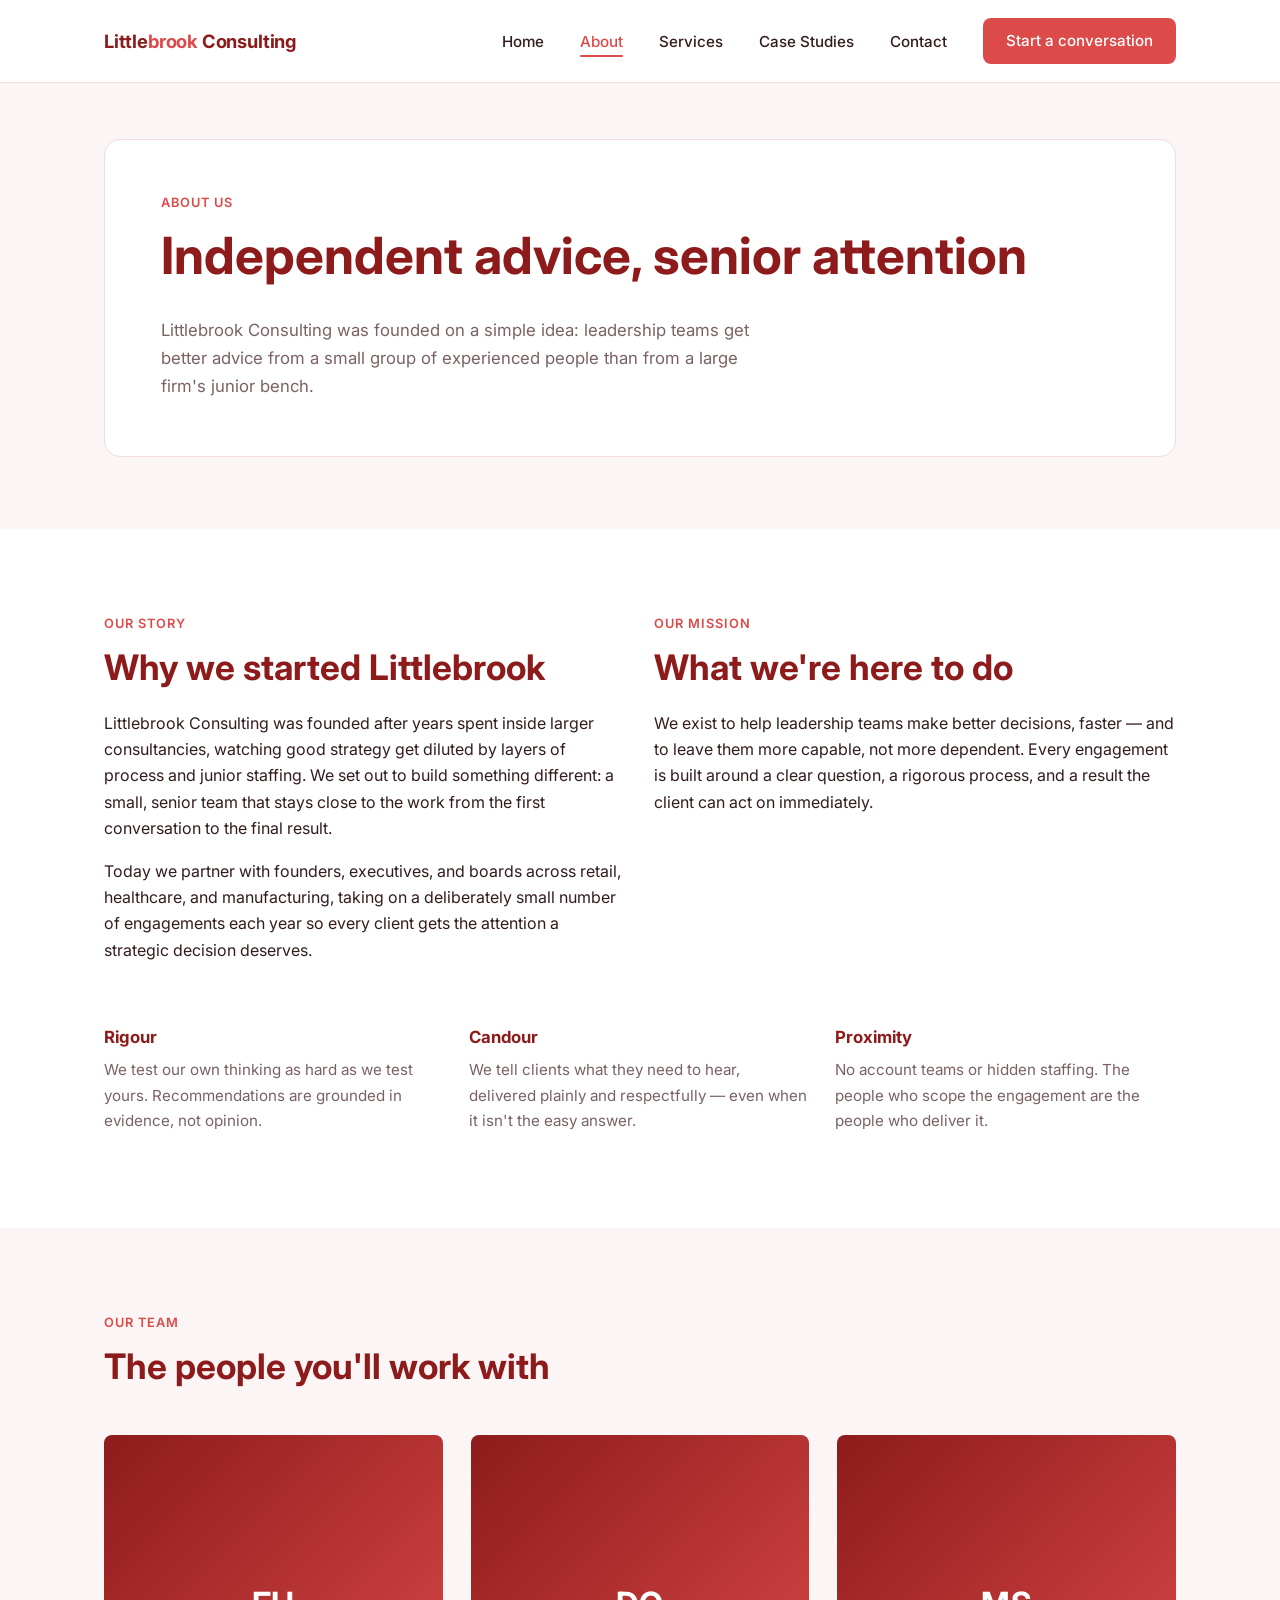
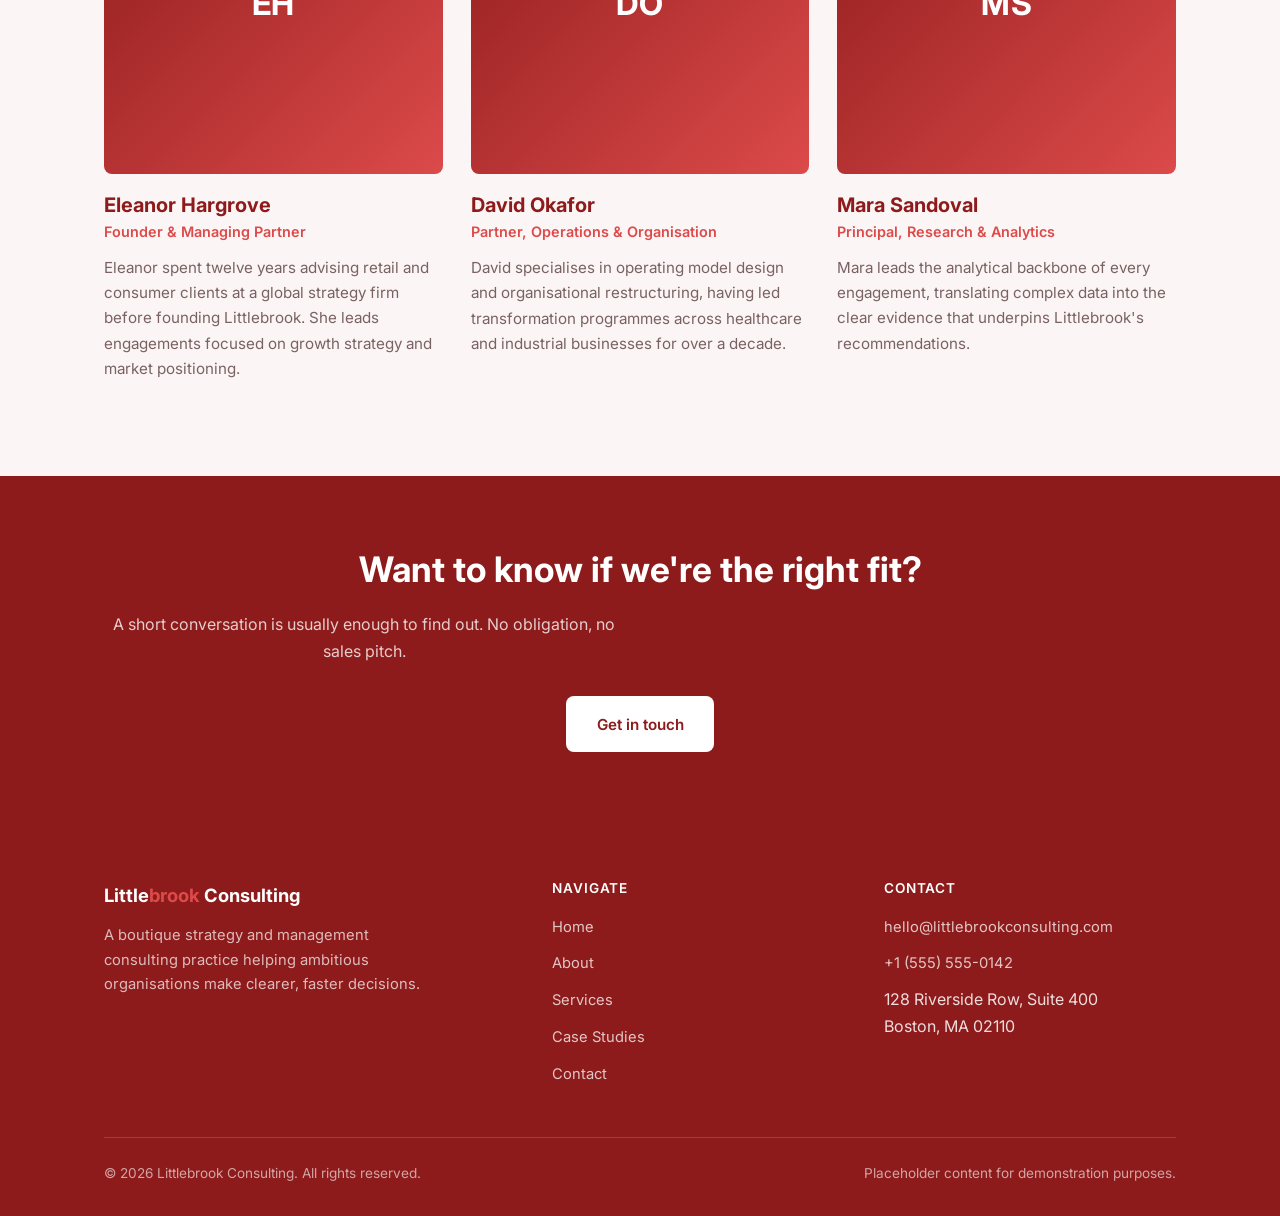
==== commit cca54e1d: "Different colour pages" ====
--- a/about.html
+++ b/about.html
@@ -8,7 +8,7 @@
   <link rel="preconnect" href="https://fonts.googleapis.com" />
   <link rel="preconnect" href="https://fonts.gstatic.com" crossorigin />
   <link href="https://fonts.googleapis.com/css2?family=Inter:wght@400;500;600;700&display=swap" rel="stylesheet" />
-  <link rel="stylesheet" href="style.css" />
+  <link rel="stylesheet" href="style-red.css" />
 </head>
 <body>
 
--- a/style-red.css
+++ b/style-red.css
@@ -0,0 +1,817 @@
+/* ===================================================================
+   Littlebrook Consulting — stylesheet
+   =================================================================== */
+
+:root {
+  /* Colour palette */
+  --color-primary: #8e1b1b;      /* dark red — headings, nav, footer */
+  --color-primary-dark: #721414; /* pressed / hover state of primary */
+  --color-accent: #dc4a4a;       /* light red — CTAs, links, highlights */
+  --color-accent-dark: #c93a3a;  /* hover state of accent */
+  --color-bg: #ffffff;
+  --color-bg-alt: #fcf5f5;       /* soft tinted section background */
+  --color-text: #331c1c;         /* near-black charcoal with a red cast */
+  --color-text-muted: #7a6262;
+  --color-border: #f0dcdc;
+  --color-white: #ffffff;
+
+  /* Typography */
+  --font-sans: 'Inter', 'Helvetica Neue', Helvetica, Arial, sans-serif;
+  --fs-base: 1rem;
+  --lh-base: 1.65;
+
+  /* Layout */
+  --max-width: 1120px;
+  --radius: 8px;
+  --transition: 180ms ease;
+  --shadow-sm: 0 1px 3px rgba(142, 27, 27, 0.08);
+  --shadow-md: 0 8px 24px rgba(142, 27, 27, 0.12);
+}
+
+/* ---------- Reset ---------- */
+*,
+*::before,
+*::after {
+  box-sizing: border-box;
+}
+
+html {
+  scroll-behavior: smooth;
+}
+
+body {
+  margin: 0;
+  font-family: var(--font-sans);
+  font-size: var(--fs-base);
+  line-height: var(--lh-base);
+  color: var(--color-text);
+  background: var(--color-bg);
+  -webkit-font-smoothing: antialiased;
+}
+
+img {
+  max-width: 100%;
+  display: block;
+}
+
+a {
+  color: inherit;
+  text-decoration: none;
+}
+
+ul {
+  list-style: none;
+  margin: 0;
+  padding: 0;
+}
+
+h1, h2, h3, h4 {
+  font-weight: 700;
+  line-height: 1.2;
+  margin: 0 0 0.6em;
+  color: var(--color-primary);
+}
+
+h1 { font-size: clamp(2.1rem, 4vw, 3.2rem); }
+h2 { font-size: clamp(1.6rem, 3vw, 2.2rem); }
+h3 { font-size: 1.25rem; }
+
+p {
+  margin: 0 0 1em;
+}
+
+.container {
+  width: 100%;
+  max-width: var(--max-width);
+  margin-inline: auto;
+  padding-inline: 1.5rem;
+}
+
+section {
+  padding-block: 5rem;
+}
+
+.section-alt {
+  background: var(--color-bg-alt);
+}
+
+.section-intro {
+  max-width: 640px;
+  margin-bottom: 3rem;
+}
+
+.section-intro p {
+  color: var(--color-text-muted);
+  font-size: 1.05rem;
+}
+
+.eyebrow {
+  display: inline-block;
+  font-size: 0.8rem;
+  font-weight: 600;
+  letter-spacing: 0.08em;
+  text-transform: uppercase;
+  color: var(--color-accent);
+  margin-bottom: 0.75rem;
+}
+
+/* ---------- Buttons ---------- */
+.btn {
+  display: inline-block;
+  padding: 0.85rem 1.8rem;
+  border-radius: var(--radius);
+  font-weight: 600;
+  font-size: 0.95rem;
+  border: 2px solid transparent;
+  cursor: pointer;
+  transition: background var(--transition), color var(--transition), border-color var(--transition), transform var(--transition);
+}
+
+.btn-primary {
+  background: var(--color-accent);
+  color: var(--color-white);
+}
+
+.btn-primary:hover {
+  background: var(--color-accent-dark);
+  transform: translateY(-1px);
+}
+
+.btn-outline {
+  background: transparent;
+  color: var(--color-primary);
+  border-color: var(--color-primary);
+}
+
+.btn-outline:hover {
+  background: var(--color-primary);
+  color: var(--color-white);
+}
+
+.btn-light {
+  background: var(--color-white);
+  color: var(--color-primary);
+}
+
+.btn-light:hover {
+  background: var(--color-bg-alt);
+  transform: translateY(-1px);
+}
+
+/* ---------- Header / Nav ---------- */
+.site-header {
+  position: sticky;
+  top: 0;
+  z-index: 100;
+  background: rgba(255, 255, 255, 0.92);
+  backdrop-filter: saturate(150%) blur(6px);
+  border-bottom: 1px solid var(--color-border);
+}
+
+.nav {
+  display: flex;
+  align-items: center;
+  justify-content: space-between;
+  padding-block: 1.1rem;
+}
+
+.nav-logo {
+  font-weight: 700;
+  font-size: 1.15rem;
+  color: var(--color-primary);
+  letter-spacing: -0.01em;
+}
+
+.nav-logo span {
+  color: var(--color-accent);
+}
+
+.nav-toggle {
+  display: none;
+  flex-direction: column;
+  justify-content: space-between;
+  width: 26px;
+  height: 19px;
+  background: transparent;
+  border: none;
+  cursor: pointer;
+  padding: 0;
+  z-index: 110;
+}
+
+.nav-toggle span {
+  display: block;
+  height: 2px;
+  width: 100%;
+  background: var(--color-primary);
+  border-radius: 2px;
+  transition: transform var(--transition), opacity var(--transition);
+}
+
+.nav-links {
+  display: flex;
+  align-items: center;
+  gap: 2.25rem;
+}
+
+.nav-links a {
+  font-size: 0.95rem;
+  font-weight: 500;
+  color: var(--color-text);
+  position: relative;
+  padding-block: 0.25rem;
+  transition: color var(--transition);
+}
+
+.nav-links a:hover,
+.nav-links a[aria-current="page"] {
+  color: var(--color-accent);
+}
+
+.nav-links a[aria-current="page"]::after {
+  content: "";
+  position: absolute;
+  left: 0;
+  right: 0;
+  bottom: -2px;
+  height: 2px;
+  background: var(--color-accent);
+  border-radius: 2px;
+}
+
+.nav-links .btn {
+  padding: 0.55rem 1.3rem;
+}
+
+.nav-links a.btn-primary,
+.nav-links a.btn-primary:hover,
+.nav-links a.btn-primary[aria-current="page"] {
+  color: var(--color-white);
+}
+
+/* ---------- Hero ---------- */
+.hero {
+  padding-block: 3.5rem 4.5rem;
+  background: var(--color-bg-alt);
+}
+
+.hero-card {
+  
+  margin-inline: auto;
+  background: var(--color-white);
+  border: 1px solid var(--color-border);
+  border-radius: 16px;
+  padding: 3rem 3.5rem 3.5rem;
+}
+
+.hero .eyebrow {
+  margin-bottom: 1rem;
+}
+
+.hero h1 {
+  margin-bottom: 0.9rem;
+}
+
+.hero-tagline {
+  font-size: 1.15rem;
+  color: var(--color-text-muted);
+ 
+  margin-bottom: 2.2rem;
+}
+
+.hero-image {
+  display: block;
+  margin: auto;
+  width: 75%;
+}
+
+.hero-actions {
+  display: flex;
+  gap: 1rem;
+  flex-wrap: wrap;
+}
+
+.hero-card .intro-text {
+  margin-top: 2.5rem;
+  margin-bottom: 0;
+  max-width: none;
+  font-size: 1rem;
+}
+
+.page-hero {
+  padding-block: 3.5rem 4.5rem;
+  background: var(--color-bg-alt);
+}
+
+.page-hero .eyebrow {
+  margin-bottom: 0.75rem;
+}
+
+.page-hero p {
+  color: var(--color-text-muted);
+  max-width: 620px;
+  font-size: 1.05rem;
+  margin-bottom: 0;
+}
+
+/* ---------- Intro / About snippet ---------- */
+.intro-text {
+  max-width: 780px;
+  font-size: 1.1rem;
+  color: var(--color-text-muted);
+}
+
+/* ---------- Card grids ---------- */
+.grid {
+  display: grid;
+  gap: 1.75rem;
+}
+
+.grid-3 {
+  grid-template-columns: repeat(3, 1fr);
+}
+
+.grid-2 {
+  grid-template-columns: repeat(2, 1fr);
+}
+
+.card {
+  background: var(--color-white);
+  border: 1px solid var(--color-border);
+  border-radius: var(--radius);
+  padding: 2rem;
+  transition: box-shadow var(--transition), transform var(--transition), border-color var(--transition);
+}
+
+.card:hover {
+  box-shadow: var(--shadow-md);
+  transform: translateY(-3px);
+  border-color: var(--color-accent);
+}
+
+.card-number {
+  display: inline-flex;
+  align-items: center;
+  justify-content: center;
+  width: 2.5rem;
+  height: 2.5rem;
+  border-radius: 50%;
+  background: var(--color-bg-alt);
+  color: var(--color-accent);
+  font-weight: 700;
+  margin-bottom: 1.1rem;
+}
+
+.card h3 {
+  margin-bottom: 0.6em;
+}
+
+.card p {
+  color: var(--color-text-muted);
+  margin-bottom: 1.2em;
+}
+
+.card-link {
+  font-weight: 600;
+  color: var(--color-accent);
+  font-size: 0.92rem;
+  display: inline-flex;
+  align-items: center;
+  gap: 0.35rem;
+  transition: gap var(--transition), color var(--transition);
+}
+
+.card-link:hover {
+  gap: 0.6rem;
+  color: var(--color-accent-dark);
+}
+
+.card-subheading {
+  font-size: 0.85rem;
+  text-transform: uppercase;
+  letter-spacing: 0.06em;
+  color: var(--color-accent);
+  margin-bottom: 0.6em;
+}
+
+.service-delivers {
+  margin: 0 0 1.3em;
+  padding-left: 0;
+  border-top: 1px solid var(--color-border);
+  padding-top: 1rem;
+}
+
+.service-delivers li {
+  position: relative;
+  padding-left: 1.4rem;
+  margin-bottom: 0.5rem;
+  color: var(--color-text-muted);
+  font-size: 0.95rem;
+}
+
+.service-delivers li::before {
+  content: "";
+  position: absolute;
+  left: 0;
+  top: 0.5em;
+  width: 8px;
+  height: 8px;
+  background: var(--color-accent);
+  border-radius: 50%;
+}
+
+/* ---------- Case study cards ---------- */
+.case-card {
+  background: var(--color-white);
+  border: 1px solid var(--color-border);
+  border-radius: var(--radius);
+  padding: 2.25rem;
+  margin-bottom: 1.75rem;
+  scroll-margin-top: 6rem;
+}
+
+.case-tag {
+  display: inline-block;
+  background: var(--color-bg-alt);
+  color: var(--color-primary);
+  font-size: 0.8rem;
+  font-weight: 600;
+  padding: 0.35rem 0.8rem;
+  border-radius: 999px;
+  margin-bottom: 1rem;
+}
+
+.case-grid {
+  display: grid;
+  grid-template-columns: repeat(3, 1fr);
+  gap: 1.75rem;
+  margin-top: 1.5rem;
+}
+
+.case-block h4 {
+  font-size: 0.85rem;
+  text-transform: uppercase;
+  letter-spacing: 0.06em;
+  color: var(--color-accent);
+  margin-bottom: 0.5em;
+}
+
+.case-block p {
+  color: var(--color-text-muted);
+  font-size: 0.97rem;
+  margin-bottom: 0;
+}
+
+.case-result {
+  border-left: 3px solid var(--color-accent);
+  padding-left: 1rem;
+}
+
+/* Home snapshot variant (compact) */
+.case-snapshot {
+  background: var(--color-white);
+  border: 1px solid var(--color-border);
+  border-radius: var(--radius);
+  padding: 1.9rem;
+  transition: box-shadow var(--transition), transform var(--transition);
+}
+
+.case-snapshot:hover {
+  box-shadow: var(--shadow-md);
+  transform: translateY(-3px);
+}
+
+/* ---------- Team ---------- */
+.team-photo {
+  width: 100%;
+  aspect-ratio: 1 / 1;
+  border-radius: var(--radius);
+  background: linear-gradient(135deg, var(--color-primary) 0%, var(--color-accent) 100%);
+  display: flex;
+  align-items: center;
+  justify-content: center;
+  color: var(--color-white);
+  font-size: 2rem;
+  font-weight: 700;
+  margin-bottom: 1.2rem;
+  letter-spacing: 0.02em;
+}
+
+.team-member h3 {
+  margin-bottom: 0.15em;
+}
+
+.team-title {
+  color: var(--color-accent);
+  font-weight: 600;
+  font-size: 0.9rem;
+  margin-bottom: 0.8em;
+}
+
+.team-bio {
+  color: var(--color-text-muted);
+  font-size: 0.95rem;
+}
+
+/* ---------- Mission / values ---------- */
+.values-list {
+  display: grid;
+  grid-template-columns: repeat(3, 1fr);
+  gap: 1.5rem;
+  margin-top: 3rem;
+}
+
+.value-item h3 {
+  font-size: 1.05rem;
+}
+
+.value-item p {
+  color: var(--color-text-muted);
+  font-size: 0.95rem;
+}
+
+/* ---------- Contact ---------- */
+.contact-grid {
+  display: grid;
+  grid-template-columns: 1.3fr 1fr;
+  gap: 3rem;
+  align-items: start;
+}
+
+.contact-form {
+  display: grid;
+  gap: 1.3rem;
+}
+
+.form-group {
+  display: grid;
+  gap: 0.45rem;
+}
+
+.form-group label {
+  font-weight: 600;
+  font-size: 0.9rem;
+  color: var(--color-primary);
+}
+
+.form-group input,
+.form-group textarea {
+  font-family: inherit;
+  font-size: 1rem;
+  padding: 0.85rem 1rem;
+  border: 1px solid var(--color-border);
+  border-radius: var(--radius);
+  background: var(--color-bg-alt);
+  color: var(--color-text);
+  transition: border-color var(--transition), background var(--transition);
+}
+
+.form-group input:focus,
+.form-group textarea:focus {
+  outline: none;
+  border-color: var(--color-accent);
+  background: var(--color-white);
+}
+
+.form-group textarea {
+  resize: vertical;
+  min-height: 140px;
+}
+
+.field-error {
+  font-size: 0.82rem;
+  color: #b3261e;
+  min-height: 1em;
+}
+
+.form-group.has-error input,
+.form-group.has-error textarea {
+  border-color: #b3261e;
+}
+
+.form-status {
+  padding: 0.9rem 1.1rem;
+  border-radius: var(--radius);
+  font-size: 0.92rem;
+  font-weight: 500;
+  display: none;
+}
+
+.form-status.visible {
+  display: block;
+}
+
+.form-status.success {
+  background: #e9f7ef;
+  color: #1e7a44;
+}
+
+.contact-info {
+  background: var(--color-bg-alt);
+  border-radius: var(--radius);
+  padding: 2rem;
+}
+
+.contact-info h3 {
+  margin-bottom: 1rem;
+}
+
+.contact-info-item {
+  margin-bottom: 1.4rem;
+}
+
+.contact-info-item h4 {
+  font-size: 0.8rem;
+  text-transform: uppercase;
+  letter-spacing: 0.06em;
+  color: var(--color-accent);
+  margin-bottom: 0.35em;
+}
+
+.contact-info-item p {
+  margin-bottom: 0;
+  color: var(--color-text);
+}
+
+.map-placeholder {
+  margin-top: 1.5rem;
+  border-radius: var(--radius);
+  background: repeating-linear-gradient(
+    45deg,
+    var(--color-border),
+    var(--color-border) 10px,
+    var(--color-bg) 10px,
+    var(--color-bg) 20px
+  );
+  height: 160px;
+  display: flex;
+  align-items: center;
+  justify-content: center;
+  color: var(--color-text-muted);
+  font-size: 0.85rem;
+  text-align: center;
+  border: 1px solid var(--color-border);
+}
+
+/* ---------- CTA band ---------- */
+.cta-band {
+  background: var(--color-primary);
+  color: var(--color-white);
+  text-align: center;
+  padding-block: 4.5rem;
+}
+
+.cta-band h2 {
+  color: var(--color-white);
+}
+
+.cta-band p {
+  color: rgba(255, 255, 255, 0.78);
+  max-width: 520px;
+  margin-inline: auto 1.6em auto;
+  margin-bottom: 2rem;
+}
+
+/* ---------- Footer ---------- */
+.site-footer {
+  background: var(--color-primary);
+  color: rgba(255, 255, 255, 0.85);
+  padding-block: 3.5rem 2rem;
+}
+
+.footer-grid {
+  display: grid;
+  grid-template-columns: 1.4fr 1fr 1fr;
+  gap: 2.5rem;
+  padding-bottom: 2.5rem;
+  border-bottom: 1px solid rgba(255, 255, 255, 0.15);
+}
+
+.footer-logo {
+  color: var(--color-white);
+  font-weight: 700;
+  font-size: 1.15rem;
+  margin-bottom: 0.8rem;
+  display: inline-block;
+}
+
+.footer-logo span {
+  color: var(--color-accent);
+}
+
+.footer-about p {
+  color: rgba(255, 255, 255, 0.7);
+  font-size: 0.92rem;
+  max-width: 320px;
+}
+
+.footer-heading {
+  color: var(--color-white);
+  font-size: 0.85rem;
+  text-transform: uppercase;
+  letter-spacing: 0.06em;
+  margin-bottom: 1rem;
+  font-weight: 600;
+}
+
+.footer-links li {
+  margin-bottom: 0.65rem;
+}
+
+.footer-links a {
+  color: rgba(255, 255, 255, 0.75);
+  font-size: 0.92rem;
+  transition: color var(--transition);
+}
+
+.footer-links a:hover {
+  color: var(--color-white);
+}
+
+.footer-bottom {
+  padding-top: 1.5rem;
+  display: flex;
+  justify-content: space-between;
+  flex-wrap: wrap;
+  gap: 0.75rem;
+  font-size: 0.85rem;
+  color: rgba(255, 255, 255, 0.6);
+}
+
+/* ---------- Responsive ---------- */
+@media (max-width: 900px) {
+  .grid-3 {
+    grid-template-columns: repeat(2, 1fr);
+  }
+
+  .case-grid {
+    grid-template-columns: 1fr;
+    gap: 1.1rem;
+  }
+
+  .values-list {
+    grid-template-columns: 1fr;
+  }
+
+  .contact-grid {
+    grid-template-columns: 1fr;
+  }
+
+  .footer-grid {
+    grid-template-columns: 1fr 1fr;
+  }
+}
+
+@media (max-width: 680px) {
+  section {
+    padding-block: 3.5rem;
+  }
+
+  .nav-toggle {
+    display: flex;
+  }
+
+  .nav-links {
+    position: fixed;
+    inset: 0 0 0 30%;
+    flex-direction: column;
+    align-items: flex-start;
+    justify-content: flex-start;
+    gap: 1.75rem;
+    background: var(--color-white);
+    padding: 6rem 2rem 2rem;
+    transform: translateX(100%);
+    transition: transform var(--transition);
+    box-shadow: var(--shadow-md);
+  }
+
+  .nav-links.open {
+    transform: translateX(0);
+  }
+
+  .nav-links a {
+    font-size: 1.1rem;
+  }
+
+  .grid-3,
+  .grid-2 {
+    grid-template-columns: 1fr;
+  }
+
+  .footer-grid {
+    grid-template-columns: 1fr;
+  }
+
+  .hero-actions {
+    flex-direction: column;
+    align-items: stretch;
+  }
+
+  .hero-actions .btn {
+    text-align: center;
+  }
+
+  .hero-card {
+    padding: 2rem 1.5rem 2.25rem;
+  }
+}
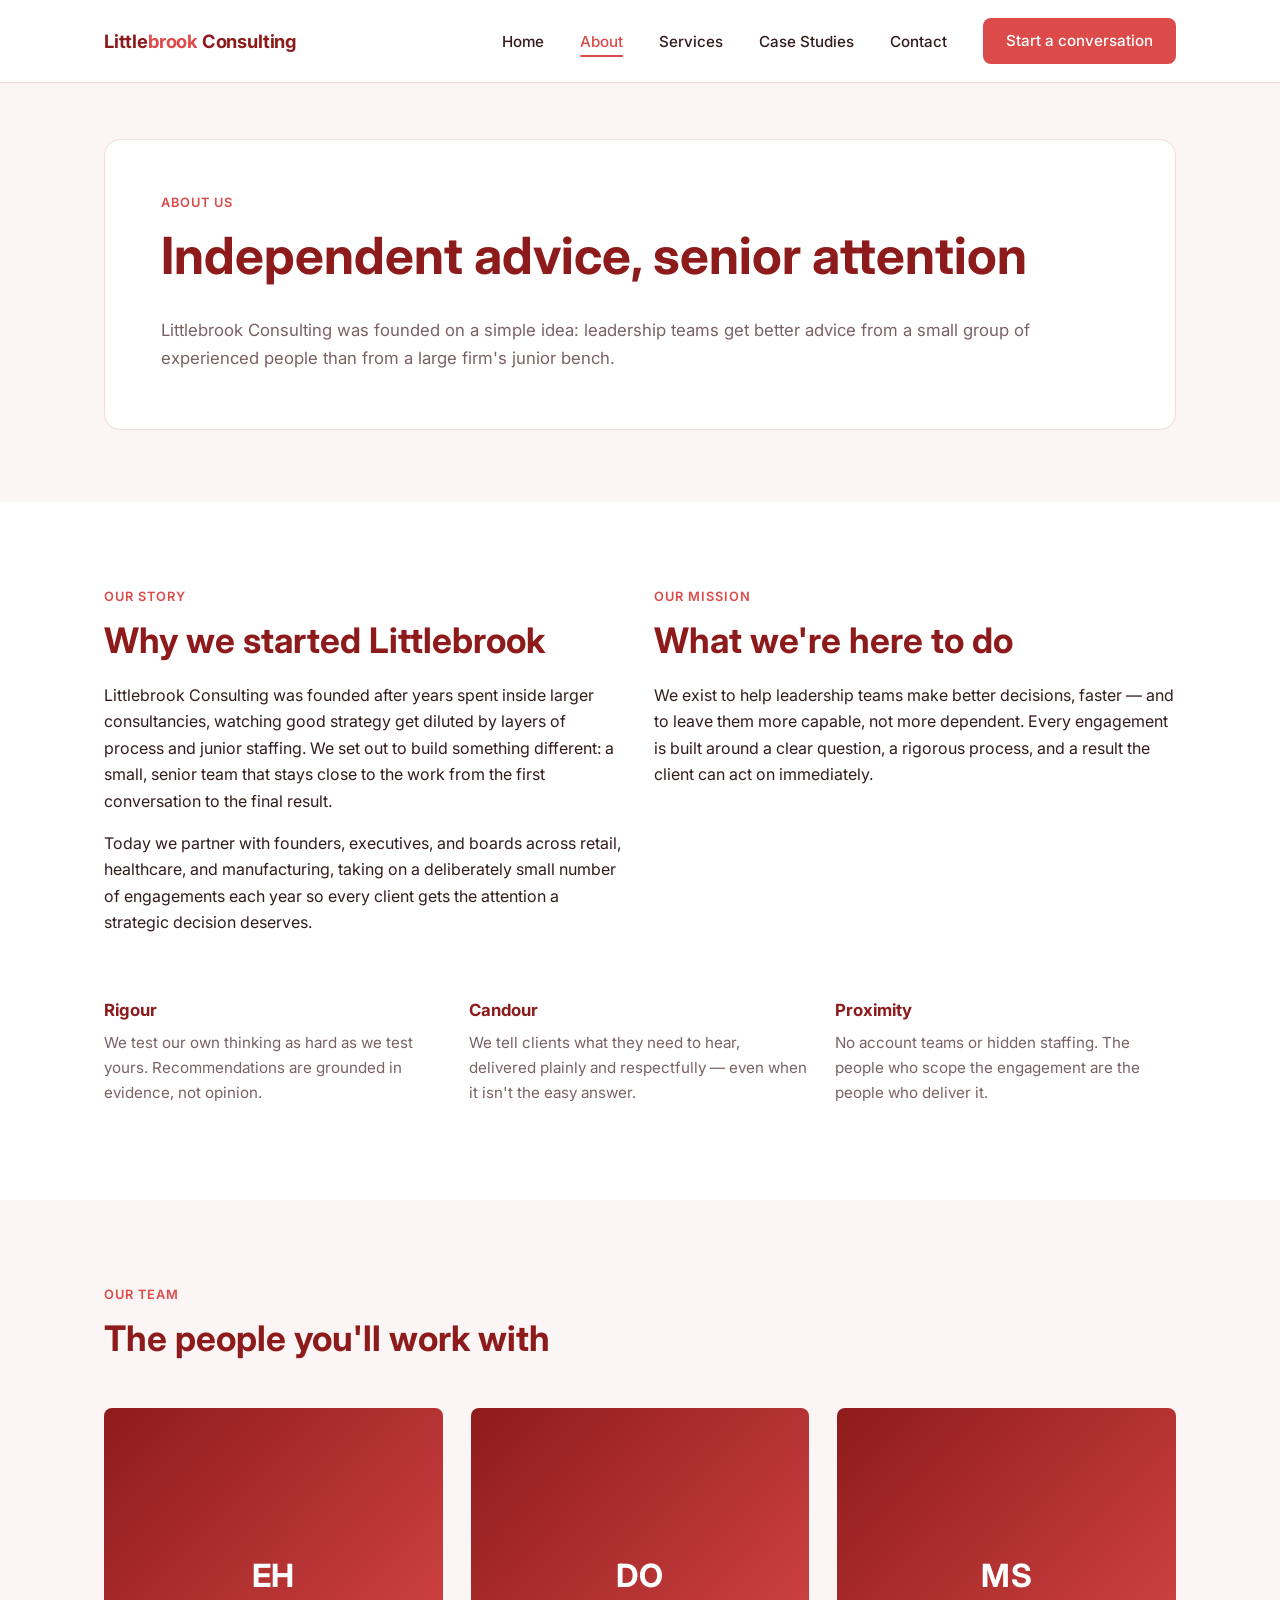
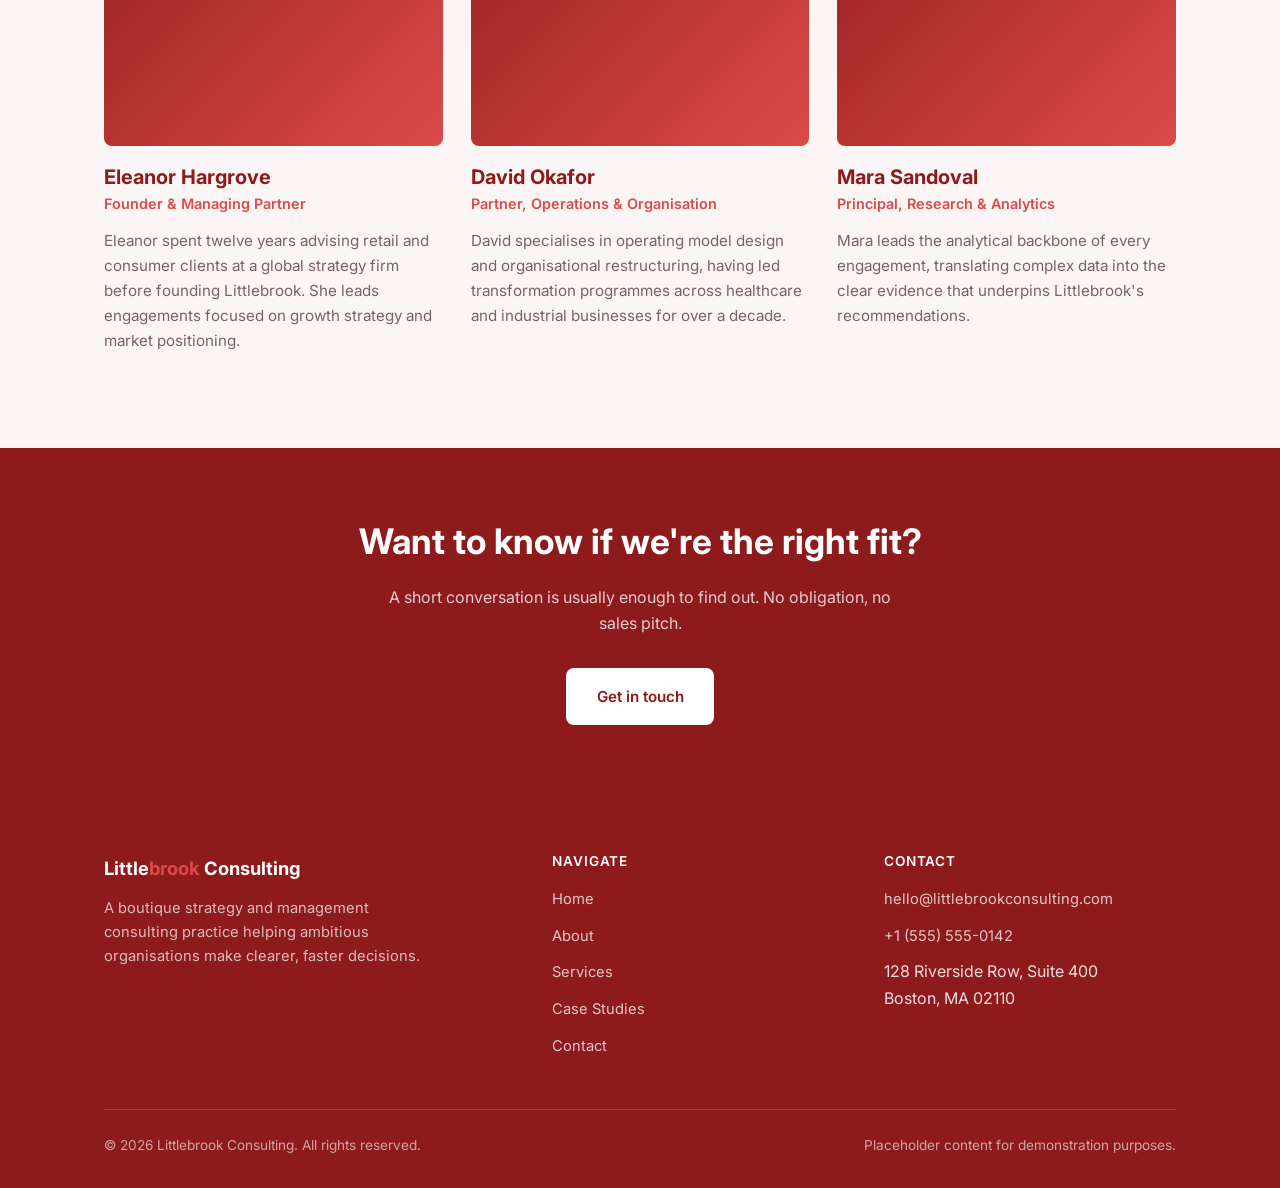
==== commit 645d3c2b: "Added favicon" ====
--- a/about.html
+++ b/about.html
@@ -4,6 +4,7 @@
   <meta charset="UTF-8" />
   <meta name="viewport" content="width=device-width, initial-scale=1.0" />
   <title>About | Littlebrook Consulting</title>
+  <link rel="icon" type="image/svg+xml" href="favicon-mono.svg">
   <meta name="description" content="Learn about Littlebrook Consulting's mission, story, and the team behind our strategy and management consulting engagements." />
   <link rel="preconnect" href="https://fonts.googleapis.com" />
   <link rel="preconnect" href="https://fonts.gstatic.com" crossorigin />
--- a/style-red.css
+++ b/style-red.css
@@ -309,7 +309,6 @@
 
 .page-hero p {
   color: var(--color-text-muted);
-  max-width: 620px;
   font-size: 1.05rem;
   margin-bottom: 0;
 }
@@ -668,7 +667,7 @@
 .cta-band p {
   color: rgba(255, 255, 255, 0.78);
   max-width: 520px;
-  margin-inline: auto 1.6em auto;
+  margin-inline: auto;
   margin-bottom: 2rem;
 }
 
@@ -765,6 +764,11 @@
 @media (max-width: 680px) {
   section {
     padding-block: 3.5rem;
+  }
+
+  .site-header {
+    background: var(--color-white);
+    backdrop-filter: none;
   }
 
   .nav-toggle {
